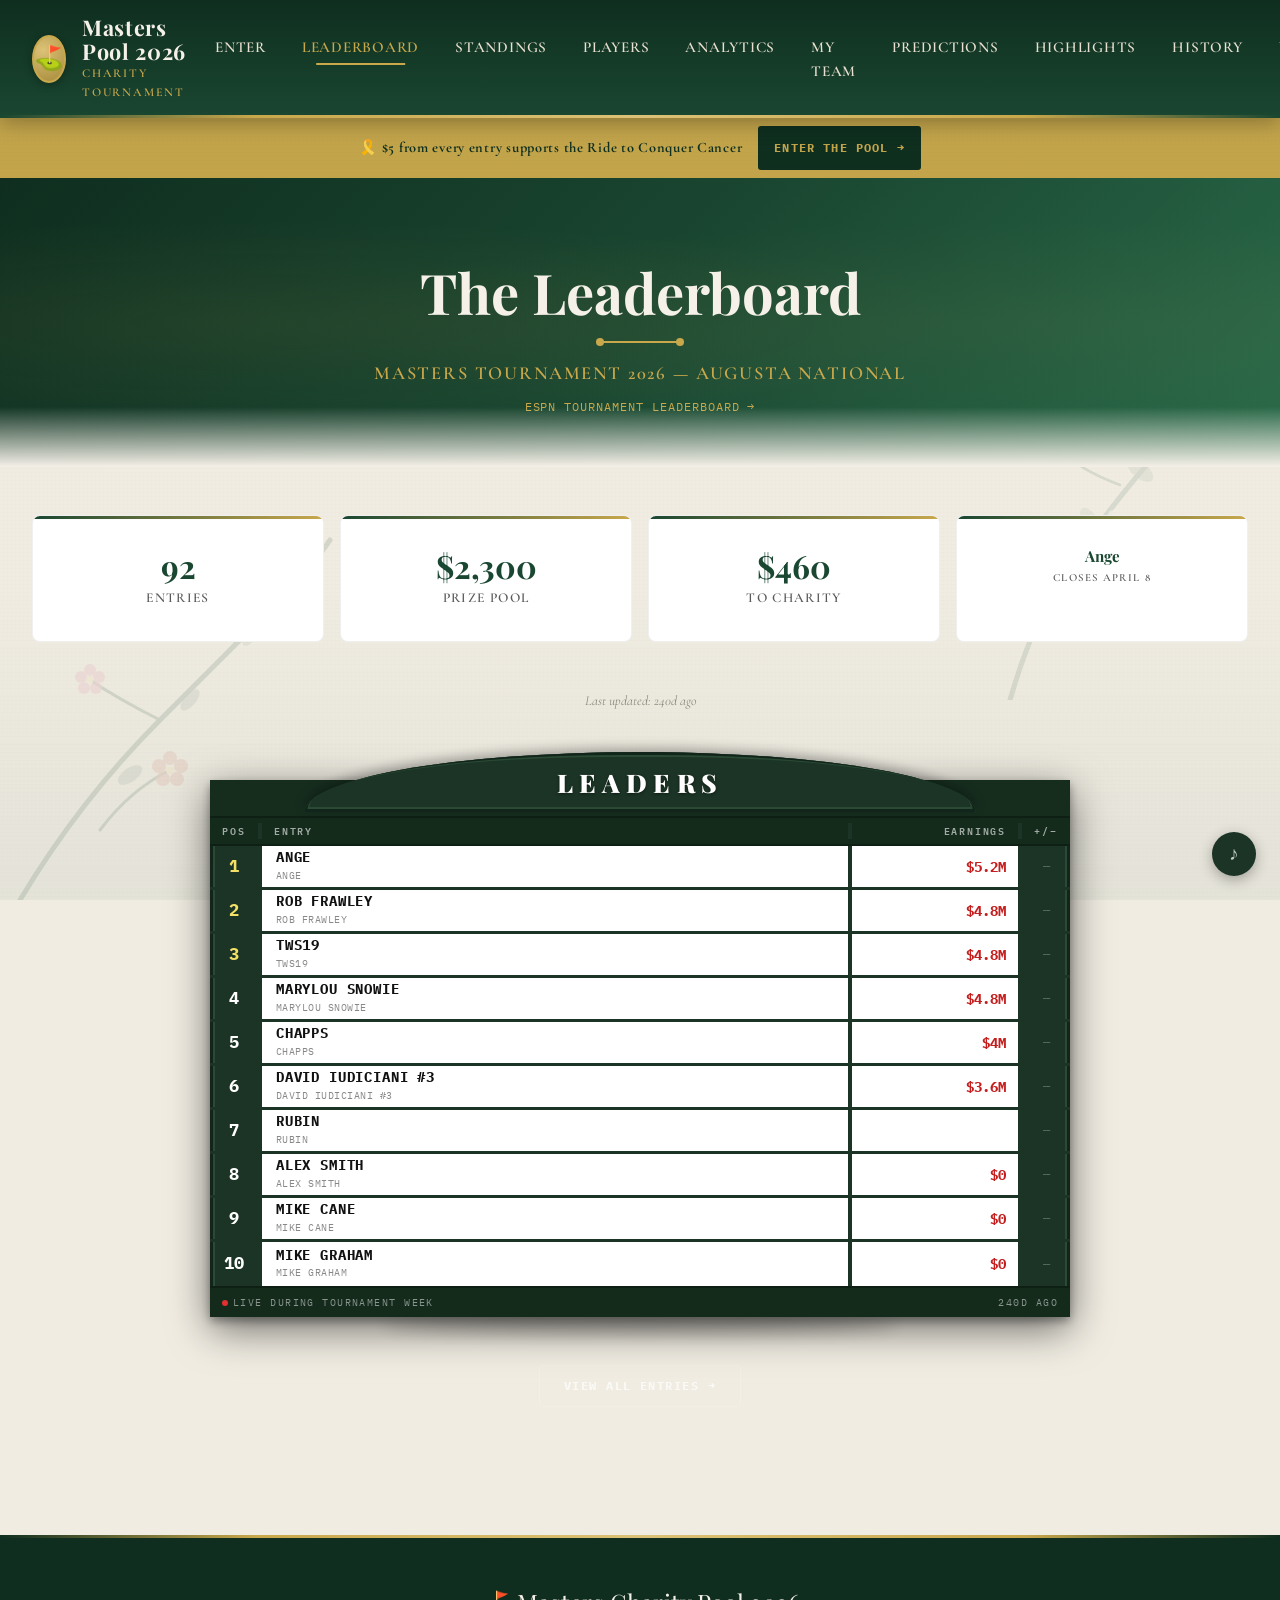
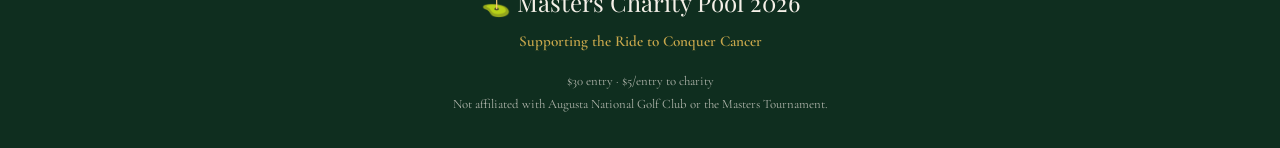
==== index.html @ f5657d4a "Wire live earnings into pool-data.js for frontend, add ESPN leaderboard link" ====
<!DOCTYPE html>
<html lang="en">
<head>
  <meta charset="UTF-8">
  <meta name="viewport" content="width=device-width, initial-scale=1.0">
  <title>Masters Charity Pool 2026 — Leaderboard</title>
  <meta name="description" content="2026 Masters Tournament charity pool. $5 from every entry goes to the Ride to Conquer Cancer.">
  <link rel="preconnect" href="https://fonts.googleapis.com">
  <link rel="preconnect" href="https://fonts.gstatic.com" crossorigin>
  <link href="https://fonts.googleapis.com/css2?family=Cormorant+Garamond:ital,wght@0,400;0,600;0,700;1,400&family=IBM+Plex+Mono:wght@400;600;700&family=Playfair+Display:ital,wght@0,400;0,700;0,900;1,400&display=swap" rel="stylesheet">
  <link rel="stylesheet" href="styles/main.css">
  <link rel="stylesheet" href="styles/leaderboard.css">
</head>
<body>
  <!-- Site Header -->
  <header class="site-header">
    <div class="header-inner">
      <a href="index.html" class="site-logo">
        <div class="logo-crest">⛳</div>
        <div class="logo-text">
          <span class="logo-title">Masters Pool 2026</span>
          <span class="logo-subtitle">Charity Tournament</span>
        </div>
      </a>
      <button class="nav-toggle" aria-label="Toggle navigation" onclick="document.querySelector('.main-nav').classList.toggle('open')">
        <span></span><span></span><span></span>
      </button>
      <nav class="main-nav">
        <ul>
          <li><a href="enter.html">Enter</a></li>
          <li><a href="index.html" class="active">Leaderboard</a></li>
          <li><a href="standings.html">Standings</a></li>
          <li><a href="players.html">Players</a></li>
          <li><a href="analytics.html">Analytics</a></li>
          <li><a href="myteam.html">My Team</a></li>
          <li><a href="predictions.html">Predictions</a></li>
          <li><a href="highlights.html">Highlights</a></li>
          <li><a href="history.html">History</a></li>
          <li><a href="winners.html">Winners</a></li>
          <li><a href="game.html">Mini Golf</a></li>
        </ul>
      </nav>
    </div>
  </header>

  <!-- Botanical overlay — right side magnolia branch -->
  <div class="page-botanical-right" aria-hidden="true"></div>

  <!-- Charity Banner + Entry CTA -->
  <div class="charity-banner">
    <span>🎗️ $5 from every entry supports the Ride to Conquer Cancer</span>
    <a href="https://forms.gle/KRdUFj51c4FjHCxE7" target="_blank" class="enter-pool-link">Enter the Pool →</a>
  </div>

  <!-- Hero Section -->
  <section class="page-hero">
    <h1>The Leaderboard</h1>
    <div class="hero-divider"></div>
    <p class="hero-subtitle">Masters Tournament 2026 — Augusta National</p>
    <a href="https://www.espn.com/golf/leaderboard?tournamentId=401811941" target="_blank" style="font-family:var(--font-mono); font-size:0.75rem; color:var(--masters-gold); text-decoration:none; letter-spacing:0.08em; text-transform:uppercase; margin-top:8px; display:inline-block;">ESPN Tournament Leaderboard →</a>
  </section>

  <!-- Main Content -->
  <main class="main-content">
    <!-- Countdown Timer -->
    <div id="countdown-container" class="countdown-container">
      <div class="countdown-label">First Tee — Round 1</div>
      <div class="countdown-timer" id="countdown-timer">
        <div class="countdown-unit">
          <span class="countdown-num" id="cd-days">--</span>
          <span class="countdown-text">Days</span>
        </div>
        <div class="countdown-sep">:</div>
        <div class="countdown-unit">
          <span class="countdown-num" id="cd-hours">--</span>
          <span class="countdown-text">Hours</span>
        </div>
        <div class="countdown-sep">:</div>
        <div class="countdown-unit">
          <span class="countdown-num" id="cd-mins">--</span>
          <span class="countdown-text">Minutes</span>
        </div>
        <div class="countdown-sep">:</div>
        <div class="countdown-unit">
          <span class="countdown-num" id="cd-secs">--</span>
          <span class="countdown-text">Seconds</span>
        </div>
      </div>
    </div>

    <!-- Pool Stats -->
    <div class="stats-grid">
      <div class="stat-card animate-in">
        <div class="stat-value" id="stat-entries">—</div>
        <div class="stat-label">Entries</div>
      </div>
      <div class="stat-card animate-in">
        <div class="stat-value" id="stat-prize-pool">—</div>
        <div class="stat-label">Prize Pool</div>
      </div>
      <div class="stat-card animate-in">
        <div class="stat-value" id="stat-charity">$5/entry</div>
        <div class="stat-label">To Charity</div>
      </div>
      <div class="stat-card animate-in">
        <div class="stat-value" id="stat-leader">Entries Open</div>
        <div class="stat-label" style="font-size:0.68rem;">Closes April 8</div>
      </div>
    </div>

    <p class="last-updated" id="last-updated">Last updated: loading...</p>

    <!-- Augusta Physical Scoreboard — Top 10 -->
    <div class="scoreboard-container">
      <div class="scoreboard">
        <!-- Arched "LEADERS" top -->
        <div class="scoreboard-arch">
          <span class="scoreboard-arch-text">Leaders</span>
        </div>
        <!-- Subtitle bar -->
        <div class="scoreboard-header">
          <div class="scoreboard-subtitle">Masters Charity Pool &middot; Augusta National &middot; 2026</div>
        </div>
        <!-- Column headers -->
        <div class="scoreboard-columns">
          <span class="col-header">Pos</span>
          <span class="col-header">Entry</span>
          <span class="col-header earnings-header">Earnings</span>
          <span class="col-header movement-header">+/−</span>
        </div>
        <!-- Rows populated by JS -->
        <div id="scoreboard-rows"></div>
        <!-- Bottom bar -->
        <div class="scoreboard-footer">
          <span class="scoreboard-footer-text"><span class="live-dot"></span>Live during tournament week</span>
          <span class="scoreboard-footer-text" id="board-update-time">—</span>
        </div>
      </div>
    </div>

    <!-- View All -->
    <div class="text-center mt-lg">
      <a href="standings.html" class="view-all-btn">View All Entries →</a>
    </div>
  </main>

  <!-- Footer -->
  <footer class="site-footer">
    <div class="footer-inner">
      <div class="footer-logo">⛳ Masters Charity Pool 2026</div>
      <div class="footer-charity">Supporting the Ride to Conquer Cancer</div>
      <div class="footer-note">
        $30 entry &middot; $5/entry to charity<br>
        Not affiliated with Augusta National Golf Club or the Masters Tournament.
      </div>
    </div>
  </footer>

  <!-- Music player — playlist cycles through both tracks -->
  <div id="music-btn" title="Toggle music" onclick="toggleMusic()">♪</div>
  <audio id="bg-music" preload="none"></audio>

  <script src="data/pool-data.js"></script>
  <script src="js/leaderboard.js"></script>
  <script>
    // Countdown to Masters Round 1 — Thursday April 9, 2026 8:00 AM EDT
    (function() {
      const TARGET = new Date('2026-04-09T12:00:00Z'); // 8am EDT = noon UTC
      const container = document.getElementById('countdown-container');
      const days = document.getElementById('cd-days');
      const hours = document.getElementById('cd-hours');
      const mins = document.getElementById('cd-mins');
      const secs = document.getElementById('cd-secs');

      function pad(n) { return n < 10 ? '0' + n : n; }

      function tick() {
        const now = new Date();
        const diff = TARGET - now;
        if (diff <= 0) {
          container.style.display = 'none';
          return;
        }
        const d = Math.floor(diff / 86400000);
        const h = Math.floor((diff % 86400000) / 3600000);
        const m = Math.floor((diff % 3600000) / 60000);
        const s = Math.floor((diff % 60000) / 1000);
        days.textContent = pad(d);
        hours.textContent = pad(h);
        mins.textContent = pad(m);
        secs.textContent = pad(s);
      }

      tick();
      setInterval(tick, 1000);
    })();
  </script>
  <script>
    (function() {
      const audio   = document.getElementById('bg-music');
      const btn     = document.getElementById('music-btn');
      const tracks  = ['audio/augusta-theme.mp3', 'audio/track2.mp3'];
      let trackIdx  = 0;
      let playing   = false;

      // Load first track — button always visible
      audio.src = tracks[trackIdx];
      audio.volume = 0.35;
      btn.style.display = 'flex';

      // When a track ends, advance to next
      audio.addEventListener('ended', () => {
        trackIdx = (trackIdx + 1) % tracks.length;
        audio.src = tracks[trackIdx];
        audio.volume = 0.35;
        audio.play().catch(() => {});
      });

      window.toggleMusic = function() {
        if (playing) {
          audio.pause();
          btn.classList.remove('playing');
          btn.textContent = '♪';
        } else {
          audio.play().catch(() => {});
          btn.classList.add('playing');
          btn.textContent = '♫';
        }
        playing = !playing;
      };
    })();
  </script>
  <script defer src="/_vercel/insights/script.js"></script>
</body>
</html>
---- styles/main.css ----
/* ============================================
   MASTERS CHARITY POOL 2026 — Main Stylesheet
   Augusta National meets luxury sports editorial
   ============================================ */

/* --- CSS Custom Properties --- */
:root {
  /* Augusta palette */
  --masters-green: #1a4731;
  --masters-green-deep: #0f2e1f;
  --masters-green-light: #2a6b4a;
  --masters-gold: #c9a84c;
  --masters-gold-light: #dcc277;
  --masters-gold-dim: #a68a3a;
  --cream: #f5f0e8;
  --cream-dark: #e8e0d0;
  --cream-light: #faf7f2;
  --parchment: #ede7d9;
  --augusta-yellow: #fff2cc;
  --augusta-yellow-deep: #f5e6a3;
  --scoreboard-green: #355e3b;
  --white: #ffffff;
  --black: #1a1a1a;
  --text-primary: #2c2c2c;
  --text-secondary: #5a5a5a;
  --text-light: #8a8a7a;
  --red-movement: #c0392b;
  --green-movement: #27ae60;

  /* Typography */
  --font-display: 'Playfair Display', 'Georgia', serif;
  --font-body: 'Cormorant Garamond', 'Garamond', serif;
  --font-mono: 'IBM Plex Mono', 'Courier New', monospace;

  /* Spacing */
  --space-xs: 0.25rem;
  --space-sm: 0.5rem;
  --space-md: 1rem;
  --space-lg: 2rem;
  --space-xl: 3rem;
  --space-2xl: 5rem;

  /* Transitions */
  --transition-fast: 0.2s ease;
  --transition-medium: 0.4s ease;
  --transition-slow: 0.8s ease;
}

/* --- Reset & Base --- */
*, *::before, *::after {
  margin: 0;
  padding: 0;
  box-sizing: border-box;
}

html {
  font-size: 16px;
  scroll-behavior: smooth;
  -webkit-font-smoothing: antialiased;
  -moz-osx-font-smoothing: grayscale;
}

body {
  font-family: var(--font-body);
  font-size: 1.125rem;
  line-height: 1.6;
  color: var(--text-primary);
  background-color: #f0ece2;
  min-height: 100vh;
  position: relative;
  overflow-x: hidden;
}

/* ---- Background: Augusta fairway gradient ---- */
body::before {
  content: '';
  position: fixed;
  inset: 0;
  pointer-events: none;
  z-index: 0;
  background:
    /* Soft top-to-bottom fairway tint */
    linear-gradient(
      180deg,
      rgba(26, 71, 49, 0.07) 0%,
      rgba(240, 236, 226, 0) 35%,
      rgba(240, 236, 226, 0) 65%,
      rgba(26, 71, 49, 0.05) 100%
    ),
    /* Parchment grain lines */
    repeating-linear-gradient(
      0deg, transparent, transparent 3px,
      rgba(0,0,0,0.006) 3px, rgba(0,0,0,0.006) 4px
    ),
    repeating-linear-gradient(
      90deg, transparent, transparent 3px,
      rgba(0,0,0,0.004) 3px, rgba(0,0,0,0.004) 4px
    );
}

/* ---- Botanical SVG overlays (azalea + magnolia) ---- */
/* Left side — azalea branch sweeping in from bottom-left */
body::after {
  content: '';
  position: fixed;
  bottom: 0;
  left: 0;
  width: 340px;
  height: 420px;
  pointer-events: none;
  z-index: 0;
  opacity: 0.13;
  background-image: url("data:image/svg+xml,%3Csvg xmlns='http://www.w3.org/2000/svg' viewBox='0 0 340 420'%3E%3C!-- Main branch --%3E%3Cpath d='M20 420 Q80 320 160 240 Q220 180 280 120 Q310 90 330 60' stroke='%231a4731' stroke-width='5' fill='none' stroke-linecap='round'/%3E%3C!-- Sub branches --%3E%3Cpath d='M100 350 Q130 310 170 290' stroke='%231a4731' stroke-width='3' fill='none' stroke-linecap='round'/%3E%3Cpath d='M160 240 Q120 220 90 200' stroke='%231a4731' stroke-width='3' fill='none' stroke-linecap='round'/%3E%3Cpath d='M220 180 Q250 150 260 110' stroke='%231a4731' stroke-width='2.5' fill='none' stroke-linecap='round'/%3E%3Cpath d='M280 120 Q260 100 240 80' stroke='%231a4731' stroke-width='2' fill='none' stroke-linecap='round'/%3E%3C!-- Azalea flowers (5-petal) at branch tips --%3E%3Cg transform='translate(170,290)'%3E%3Ccircle cx='0' cy='-12' r='7' fill='%23c0392b' opacity='0.7'/%3E%3Ccircle cx='11' cy='-4' r='7' fill='%23c0392b' opacity='0.7'/%3E%3Ccircle cx='7' cy='9' r='7' fill='%23c0392b' opacity='0.7'/%3E%3Ccircle cx='-7' cy='9' r='7' fill='%23c0392b' opacity='0.7'/%3E%3Ccircle cx='-11' cy='-4' r='7' fill='%23c0392b' opacity='0.7'/%3E%3Ccircle cx='0' cy='0' r='4' fill='%23f5d87a'/%3E%3C/g%3E%3Cg transform='translate(90,200)'%3E%3Ccircle cx='0' cy='-10' r='6' fill='%23e74c8b' opacity='0.65'/%3E%3Ccircle cx='9' cy='-3' r='6' fill='%23e74c8b' opacity='0.65'/%3E%3Ccircle cx='6' cy='8' r='6' fill='%23e74c8b' opacity='0.65'/%3E%3Ccircle cx='-6' cy='8' r='6' fill='%23e74c8b' opacity='0.65'/%3E%3Ccircle cx='-9' cy='-3' r='6' fill='%23e74c8b' opacity='0.65'/%3E%3Ccircle cx='0' cy='0' r='3.5' fill='%23f5d87a'/%3E%3C/g%3E%3Cg transform='translate(260,110)'%3E%3Ccircle cx='0' cy='-9' r='5.5' fill='%23c0392b' opacity='0.6'/%3E%3Ccircle cx='8' cy='-3' r='5.5' fill='%23c0392b' opacity='0.6'/%3E%3Ccircle cx='5' cy='7' r='5.5' fill='%23c0392b' opacity='0.6'/%3E%3Ccircle cx='-5' cy='7' r='5.5' fill='%23c0392b' opacity='0.6'/%3E%3Ccircle cx='-8' cy='-3' r='5.5' fill='%23c0392b' opacity='0.6'/%3E%3Ccircle cx='0' cy='0' r='3' fill='%23f5d87a'/%3E%3C/g%3E%3C!-- Leaves along main branch --%3E%3Cellipse cx='130' cy='295' rx='14' ry='7' fill='%231a4731' opacity='0.5' transform='rotate(-35,130,295)'/%3E%3Cellipse cx='190' cy='220' rx='13' ry='6' fill='%231a4731' opacity='0.5' transform='rotate(-50,190,220)'/%3E%3Cellipse cx='250' cy='155' rx='12' ry='6' fill='%231a4731' opacity='0.45' transform='rotate(-60,250,155)'/%3E%3Cellipse cx='300' cy='90' rx='10' ry='5' fill='%231a4731' opacity='0.4' transform='rotate(-70,300,90)'/%3E%3C/svg%3E");
  background-repeat: no-repeat;
  background-size: contain;
  background-position: bottom left;
}

/* Right side — magnolia branch from top-right (separate element via .page-botanical) */
.page-botanical-right {
  position: fixed;
  top: 320px;
  right: 0;
  width: 300px;
  height: 380px;
  pointer-events: none;
  z-index: 0;
  opacity: 0.11;
  background-image: url("data:image/svg+xml,%3Csvg xmlns='http://www.w3.org/2000/svg' viewBox='0 0 300 380'%3E%3C!-- Main branch top-right sweeping down-left --%3E%3Cpath d='M300 0 Q240 60 180 130 Q130 185 80 260 Q50 310 30 380' stroke='%231a4731' stroke-width='5' fill='none' stroke-linecap='round'/%3E%3Cpath d='M200 100 Q230 80 260 70' stroke='%231a4731' stroke-width='3' fill='none' stroke-linecap='round'/%3E%3Cpath d='M140 165 Q100 150 80 130' stroke='%231a4731' stroke-width='2.5' fill='none' stroke-linecap='round'/%3E%3Cpath d='M90 240 Q120 230 140 210' stroke='%231a4731' stroke-width='2' fill='none' stroke-linecap='round'/%3E%3C!-- Magnolia blooms (cup-shaped, cream petals) --%3E%3Cg transform='translate(200,100)'%3E%3Cellipse cx='0' cy='-14' rx='8' ry='14' fill='%23f5f0e8' opacity='0.9' transform='rotate(-15)'/%3E%3Cellipse cx='13' cy='-5' rx='8' ry='14' fill='%23f0e8d8' opacity='0.85' transform='rotate(30)'/%3E%3Cellipse cx='8' cy='12' rx='8' ry='14' fill='%23f5f0e8' opacity='0.9' transform='rotate(75)'/%3E%3Cellipse cx='-8' cy='12' rx='8' ry='14' fill='%23ede5d5' opacity='0.85' transform='rotate(105)'/%3E%3Cellipse cx='-13' cy='-5' rx='8' ry='14' fill='%23f5f0e8' opacity='0.9' transform='rotate(150)'/%3E%3Ccircle cx='0' cy='0' r='5' fill='%23c9a84c' opacity='0.8'/%3E%3C/g%3E%3Cg transform='translate(82,130)'%3E%3Cellipse cx='0' cy='-12' rx='7' ry='12' fill='%23f5f0e8' opacity='0.85' transform='rotate(-20)'/%3E%3Cellipse cx='11' cy='-4' rx='7' ry='12' fill='%23f0e8d8' opacity='0.8' transform='rotate(25)'/%3E%3Cellipse cx='7' cy='10' rx='7' ry='12' fill='%23f5f0e8' opacity='0.85' transform='rotate(70)'/%3E%3Cellipse cx='-7' cy='10' rx='7' ry='12' fill='%23ede5d5' opacity='0.8' transform='rotate(110)'/%3E%3Cellipse cx='-11' cy='-4' rx='7' ry='12' fill='%23f5f0e8' opacity='0.85' transform='rotate(155)'/%3E%3Ccircle cx='0' cy='0' r='4' fill='%23c9a84c' opacity='0.75'/%3E%3C/g%3E%3Cg transform='translate(135,210)'%3E%3Cellipse cx='0' cy='-10' rx='6' ry='10' fill='%23f5f0e8' opacity='0.8' transform='rotate(-10)'/%3E%3Cellipse cx='9' cy='-3' rx='6' ry='10' fill='%23f0e8d8' opacity='0.75' transform='rotate(32)'/%3E%3Cellipse cx='6' cy='8' rx='6' ry='10' fill='%23f5f0e8' opacity='0.8' transform='rotate(74)'/%3E%3Cellipse cx='-6' cy='8' rx='6' ry='10' fill='%23ede5d5' opacity='0.75' transform='rotate(106)'/%3E%3Cellipse cx='-9' cy='-3' rx='6' ry='10' fill='%23f5f0e8' opacity='0.8' transform='rotate(148)'/%3E%3Ccircle cx='0' cy='0' r='3.5' fill='%23c9a84c' opacity='0.7'/%3E%3C/g%3E%3C!-- Leaves --%3E%3Cellipse cx='160' cy='150' rx='16' ry='8' fill='%231a4731' opacity='0.5' transform='rotate(40,160,150)'/%3E%3Cellipse cx='110' cy='200' rx='14' ry='7' fill='%231a4731' opacity='0.45' transform='rotate(55,110,200)'/%3E%3Cellipse cx='70' cy='280' rx='13' ry='6' fill='%231a4731' opacity='0.4' transform='rotate(70,70,280)'/%3E%3C/svg%3E");
  background-repeat: no-repeat;
  background-size: contain;
  background-position: top right;
}

/* --- Typography --- */
h1, h2, h3, h4, h5, h6 {
  font-family: var(--font-display);
  font-weight: 700;
  line-height: 1.2;
  color: var(--masters-green);
  text-wrap: balance;
}

h1 { font-size: clamp(2rem, 5vw, 3.5rem); }
h2 { font-size: clamp(1.5rem, 3.5vw, 2.5rem); }
h3 { font-size: clamp(1.25rem, 2.5vw, 1.75rem); }

a {
  color: var(--masters-green);
  text-decoration: none;
  transition: color var(--transition-fast);
}

a:hover {
  color: var(--masters-gold);
}

/* --- Site Header --- */
.site-header {
  background: linear-gradient(180deg, var(--masters-green-deep) 0%, var(--masters-green) 100%);
  padding: var(--space-md) 0;
  position: sticky;
  top: 0;
  z-index: 1000;
  box-shadow: 0 4px 20px rgba(0,0,0,0.3);
}

.site-header::after {
  content: '';
  position: absolute;
  bottom: 0;
  left: 0;
  right: 0;
  height: 3px;
  background: linear-gradient(90deg, 
    transparent 0%, 
    var(--masters-gold) 20%, 
    var(--masters-gold-light) 50%, 
    var(--masters-gold) 80%, 
    transparent 100%
  );
}

.header-inner {
  max-width: 1280px;
  margin: 0 auto;
  padding: 0 var(--space-lg);
  display: flex;
  align-items: center;
  justify-content: space-between;
}

.site-logo {
  display: flex;
  align-items: center;
  gap: var(--space-md);
}

.logo-crest {
  width: 48px;
  height: 48px;
  border-radius: 50%;
  background: radial-gradient(circle at 30% 30%, var(--masters-gold-light), var(--masters-gold-dim));
  display: flex;
  align-items: center;
  justify-content: center;
  font-size: 1.5rem;
  box-shadow: 0 2px 8px rgba(0,0,0,0.3);
  border: 2px solid var(--masters-gold);
}

.logo-text {
  display: flex;
  flex-direction: column;
}

.logo-title {
  font-family: var(--font-display);
  font-size: 1.35rem;
  font-weight: 700;
  color: var(--cream);
  letter-spacing: 0.03em;
  line-height: 1.1;
}

.logo-subtitle {
  font-family: var(--font-body);
  font-size: 0.75rem;
  color: var(--masters-gold);
  letter-spacing: 0.15em;
  text-transform: uppercase;
  font-weight: 600;
}

/* --- Navigation --- */
.main-nav ul {
  display: flex;
  list-style: none;
  gap: var(--space-xs);
}

.main-nav a {
  display: block;
  padding: 10px var(--space-md);
  color: var(--cream-dark);
  font-family: var(--font-body);
  font-size: 0.95rem;
  font-weight: 600;
  letter-spacing: 0.05em;
  text-transform: uppercase;
  border-radius: 4px;
  transition: color var(--transition-fast), background-color var(--transition-fast);
  position: relative;
  min-height: 44px;
  display: flex;
  align-items: center;
}

.main-nav a::after {
  content: '';
  position: absolute;
  bottom: 4px;
  left: 50%;
  transform: translateX(-50%);
  width: 0;
  height: 2px;
  background: var(--masters-gold);
  transition: width var(--transition-medium);
}

.main-nav a:hover::after,
.main-nav a.active::after {
  width: 60%;
}

.main-nav a:hover {
  color: var(--white);
}

.main-nav a.active {
  color: var(--masters-gold);
}

/* Mobile nav toggle */
.nav-toggle {
  display: none;
  background: none;
  border: none;
  cursor: pointer;
  padding: var(--space-sm);
}

.nav-toggle span {
  display: block;
  width: 24px;
  height: 2px;
  background: var(--cream);
  margin: 5px 0;
  transition: transform var(--transition-fast), opacity var(--transition-fast);
}

/* --- Page Hero --- */
.page-hero {
  background: linear-gradient(135deg, var(--masters-green-deep) 0%, var(--masters-green) 50%, var(--masters-green-light) 100%);
  padding: var(--space-2xl) 0 var(--space-xl);
  text-align: center;
  position: relative;
  overflow: hidden;
}

.page-hero::before {
  content: '';
  position: absolute;
  top: 0;
  left: 0;
  right: 0;
  bottom: 0;
  background: 
    radial-gradient(ellipse at 20% 50%, rgba(201,168,76,0.08) 0%, transparent 50%),
    radial-gradient(ellipse at 80% 50%, rgba(201,168,76,0.06) 0%, transparent 50%);
  pointer-events: none;
}

.page-hero::after {
  content: '';
  position: absolute;
  bottom: 0;
  left: 0;
  right: 0;
  height: 60px;
  background: linear-gradient(to top, var(--cream), transparent);
}

.page-hero h1 {
  color: var(--cream);
  margin-bottom: var(--space-sm);
  position: relative;
  z-index: 1;
}

.page-hero .hero-subtitle {
  color: var(--masters-gold);
  font-family: var(--font-body);
  font-size: 1.15rem;
  font-weight: 600;
  letter-spacing: 0.1em;
  text-transform: uppercase;
  position: relative;
  z-index: 1;
  max-width: 600px;
  margin-left: auto;
  margin-right: auto;
}

.hero-divider {
  width: 80px;
  height: 2px;
  background: var(--masters-gold);
  margin: var(--space-md) auto;
  position: relative;
  z-index: 1;
}

.hero-divider::before,
.hero-divider::after {
  content: '';
  position: absolute;
  top: -3px;
  width: 8px;
  height: 8px;
  background: var(--masters-gold);
  border-radius: 50%;
}

.hero-divider::before { left: -4px; }
.hero-divider::after { right: -4px; }

/* --- Charity Banner --- */
.charity-banner {
  background: var(--masters-gold);
  padding: var(--space-sm) var(--space-md);
  text-align: center;
  font-family: var(--font-body);
  font-size: 0.9rem;
  font-weight: 700;
  color: var(--masters-green-deep);
  letter-spacing: 0.05em;
  display: flex;
  justify-content: center;
  align-items: center;
  gap: var(--space-md);
  flex-wrap: wrap;
}

.charity-banner span {
  display: inline-flex;
  align-items: center;
  gap: var(--space-sm);
}

.enter-pool-link {
  display: inline-block;
  padding: 10px 16px;
  background: var(--masters-green-deep);
  color: var(--masters-gold);
  font-family: 'IBM Plex Mono', monospace;
  font-size: 0.72rem;
  font-weight: 700;
  letter-spacing: 0.1em;
  text-transform: uppercase;
  border-radius: 3px;
  text-decoration: none;
  transition: background-color 0.15s;
  min-height: 44px;
  line-height: 24px;
}

.enter-pool-link:hover {
  background: #1a3520;
  color: #ffffff;
}

/* --- Main Content --- */
.main-content {
  max-width: 1280px;
  margin: 0 auto;
  padding: var(--space-xl) var(--space-lg);
  position: relative;
  z-index: 1;
}

/* --- Section Headers --- */
.section-header {
  text-align: center;
  margin-bottom: var(--space-xl);
}

.section-header h2 {
  margin-bottom: var(--space-sm);
}

.section-header p {
  color: var(--text-secondary);
  font-size: 1.1rem;
  max-width: 600px;
  margin: 0 auto;
}

.section-divider {
  display: flex;
  align-items: center;
  justify-content: center;
  gap: var(--space-md);
  margin: var(--space-sm) 0;
}

.section-divider::before,
.section-divider::after {
  content: '';
  width: 60px;
  height: 1px;
  background: var(--masters-gold);
}

.section-divider .ornament {
  color: var(--masters-gold);
  font-size: 1rem;
}

/* --- Card Styles --- */
.card {
  background: var(--white);
  border-radius: 8px;
  padding: var(--space-lg);
  box-shadow:
    0 1px 3px rgba(0,0,0,0.08),
    0 4px 12px rgba(0,0,0,0.04);
  transition: box-shadow var(--transition-medium), transform var(--transition-medium);
  border: 1px solid rgba(0,0,0,0.06);
}

.card:hover {
  box-shadow: 
    0 4px 12px rgba(0,0,0,0.1),
    0 8px 24px rgba(0,0,0,0.06);
  transform: translateY(-2px);
}

/* --- Stats Grid --- */
.stats-grid {
  display: grid;
  grid-template-columns: repeat(auto-fit, minmax(200px, 1fr));
  gap: var(--space-md);
  margin-bottom: var(--space-xl);
}

.stat-card {
  background: var(--white);
  border-radius: 8px;
  padding: var(--space-lg);
  text-align: center;
  border: 1px solid rgba(0,0,0,0.06);
  position: relative;
  overflow: hidden;
}

.stat-card::before {
  content: '';
  position: absolute;
  top: 0;
  left: 0;
  right: 0;
  height: 3px;
  background: linear-gradient(90deg, var(--masters-green), var(--masters-gold));
}

.stat-value {
  font-family: var(--font-display);
  font-size: 2rem;
  font-weight: 700;
  color: var(--masters-green);
  line-height: 1.1;
  margin-bottom: var(--space-xs);
}

.stat-label {
  font-family: var(--font-body);
  font-size: 0.85rem;
  color: var(--text-secondary);
  text-transform: uppercase;
  letter-spacing: 0.1em;
  font-weight: 600;
}

/* --- Last Updated --- */
.last-updated {
  text-align: center;
  color: var(--text-light);
  font-size: 0.85rem;
  margin-bottom: var(--space-lg);
  font-style: italic;
}

/* ---- Live Reaction Bar ---- */
.reaction-bar {
  max-width: 620px;
  margin: var(--space-md) auto var(--space-lg);
  text-align: center;
}

.reaction-bar-label {
  font-family: var(--font-display);
  font-size: 0.7rem;
  color: var(--text-light);
  text-transform: uppercase;
  letter-spacing: 0.22em;
  margin-bottom: 10px;
}

.reaction-buttons {
  display: flex;
  justify-content: center;
  gap: 10px;
  flex-wrap: wrap;
}

.reaction-btn {
  display: flex;
  flex-direction: column;
  align-items: center;
  gap: 3px;
  padding: 8px 14px;
  border: 1px solid rgba(0,0,0,0.08);
  border-radius: 8px;
  background: var(--white);
  cursor: pointer;
  transition: transform 0.15s, box-shadow 0.15s, border-color 0.15s;
  min-width: 56px;
}

.reaction-btn:hover {
  border-color: var(--masters-gold-dim);
  box-shadow: 0 2px 8px rgba(0,0,0,0.08);
  transform: translateY(-1px);
}

.reaction-btn:active,
.reaction-btn.reacted {
  transform: scale(1.2);
}

.reaction-emoji {
  font-size: 1.4rem;
  line-height: 1;
}

.reaction-count {
  font-family: 'IBM Plex Mono', monospace;
  font-size: 0.68rem;
  font-weight: 700;
  color: var(--text-secondary);
  min-width: 14px;
}

@media (max-width: 480px) {
  .reaction-buttons { gap: 6px; }
  .reaction-btn { padding: 6px 10px; min-width: 46px; }
  .reaction-emoji { font-size: 1.2rem; }
}

/* ---- Countdown Timer ---- */
.countdown-container {
  max-width: 620px;
  margin: 0 auto var(--space-lg);
  text-align: center;
  padding: var(--space-lg) var(--space-md);
}

.countdown-label {
  font-family: var(--font-display);
  font-size: 0.75rem;
  font-weight: 600;
  color: var(--text-secondary);
  text-transform: uppercase;
  letter-spacing: 0.25em;
  margin-bottom: var(--space-md);
}

.countdown-timer {
  display: flex;
  justify-content: center;
  align-items: center;
  gap: 0;
}

.countdown-unit {
  display: flex;
  flex-direction: column;
  align-items: center;
  padding: 0 14px;
}

.countdown-num {
  font-family: 'IBM Plex Mono', monospace;
  font-size: clamp(2rem, 5vw, 3.2rem);
  font-weight: 700;
  color: var(--masters-green);
  line-height: 1;
  letter-spacing: -0.02em;
}

.countdown-text {
  font-family: var(--font-body);
  font-size: 0.65rem;
  color: var(--text-light);
  text-transform: uppercase;
  letter-spacing: 0.2em;
  margin-top: 6px;
}

.countdown-sep {
  font-family: 'IBM Plex Mono', monospace;
  font-size: clamp(1.5rem, 4vw, 2.4rem);
  font-weight: 300;
  color: var(--masters-gold-dim);
  line-height: 1;
  padding-bottom: 18px;
  opacity: 0.5;
}

@media (max-width: 480px) {
  .countdown-unit { padding: 0 8px; }
  .countdown-sep  { padding-bottom: 14px; }
}

/* ---- Music Button ---- */
#music-btn {
  position: fixed;
  bottom: 24px;
  right: 24px;
  z-index: 900;
  width: 44px;
  height: 44px;
  border-radius: 50%;
  background: #1b3425;
  color: rgba(255,255,255,0.75);
  font-size: 1.2rem;
  display: flex;
  align-items: center;
  justify-content: center;
  cursor: pointer;
  box-shadow: 0 4px 14px rgba(0,0,0,0.3);
  transition: background 0.2s, color 0.2s, transform 0.15s;
  user-select: none;
}

#music-btn:hover {
  background: #2a5238;
  color: #ffffff;
  transform: scale(1.08);
}

#music-btn.playing {
  background: #c9a84c;
  color: #1b3425;
  animation: pulse-ring 2.5s ease-in-out infinite;
}

@keyframes pulse-ring {
  0%, 100% { box-shadow: 0 4px 14px rgba(0,0,0,0.3), 0 0 0 0 rgba(201,168,76,0.4); }
  50%       { box-shadow: 0 4px 14px rgba(0,0,0,0.3), 0 0 0 8px rgba(201,168,76,0); }
}

/* --- Footer --- */
.site-footer {
  background: var(--masters-green-deep);
  padding: var(--space-xl) 0 var(--space-lg);
  margin-top: var(--space-2xl);
  position: relative;
}

.site-footer::before {
  content: '';
  position: absolute;
  top: 0;
  left: 0;
  right: 0;
  height: 3px;
  background: linear-gradient(90deg, 
    transparent 0%, 
    var(--masters-gold) 20%, 
    var(--masters-gold-light) 50%, 
    var(--masters-gold) 80%, 
    transparent 100%
  );
}

.footer-inner {
  max-width: 1280px;
  margin: 0 auto;
  padding: 0 var(--space-lg);
  text-align: center;
}

.footer-logo {
  font-family: var(--font-display);
  font-size: 1.5rem;
  color: var(--cream);
  margin-bottom: var(--space-sm);
}

.footer-charity {
  color: var(--masters-gold);
  font-size: 0.95rem;
  font-weight: 600;
  margin-bottom: var(--space-md);
}

.footer-note {
  color: rgba(245, 240, 232, 0.7);
  font-size: 0.8rem;
  line-height: 1.8;
}

.footer-note a {
  color: var(--masters-gold-dim);
}

/* --- Animations --- */
@keyframes fadeInUp {
  from {
    opacity: 0;
    transform: translateY(20px);
  }
  to {
    opacity: 1;
    transform: translateY(0);
  }
}

@keyframes fadeIn {
  from { opacity: 0; }
  to { opacity: 1; }
}

@keyframes slideInLeft {
  from {
    opacity: 0;
    transform: translateX(-30px);
  }
  to {
    opacity: 1;
    transform: translateX(0);
  }
}

@keyframes countUp {
  from { opacity: 0; }
  to { opacity: 1; }
}

@keyframes shimmer {
  0% { background-position: -200% center; }
  100% { background-position: 200% center; }
}

.animate-in {
  animation: fadeInUp 0.6s ease forwards;
  opacity: 0;
}

.animate-in:nth-child(1) { animation-delay: 0.1s; }
.animate-in:nth-child(2) { animation-delay: 0.2s; }
.animate-in:nth-child(3) { animation-delay: 0.3s; }
.animate-in:nth-child(4) { animation-delay: 0.4s; }
.animate-in:nth-child(5) { animation-delay: 0.5s; }
.animate-in:nth-child(6) { animation-delay: 0.6s; }
.animate-in:nth-child(7) { animation-delay: 0.7s; }
.animate-in:nth-child(8) { animation-delay: 0.8s; }
.animate-in:nth-child(9) { animation-delay: 0.9s; }
.animate-in:nth-child(10) { animation-delay: 1.0s; }

/* --- Responsive --- */
@media (max-width: 768px) {
  .header-inner {
    flex-wrap: wrap;
  }

  .nav-toggle {
    display: block;
  }

  .main-nav {
    display: none;
    width: 100%;
    padding-top: var(--space-md);
  }

  .main-nav.open {
    display: block;
  }

  .main-nav ul {
    flex-direction: column;
    gap: 0;
  }

  .main-nav a {
    padding: var(--space-sm) 0;
    border-bottom: 1px solid rgba(255,255,255,0.1);
  }

  .main-nav a::after {
    display: none;
  }

  .page-hero {
    padding: var(--space-xl) 0 var(--space-lg);
  }

  .main-content {
    padding: var(--space-lg) var(--space-md);
  }

  .stats-grid {
    grid-template-columns: repeat(2, 1fr);
  }
}

@media (max-width: 480px) {
  html {
    font-size: 14px;
  }

  .stats-grid {
    grid-template-columns: 1fr 1fr;
    gap: var(--space-sm);
  }

  .stat-card {
    padding: var(--space-md);
  }

  .stat-value {
    font-size: 1.5rem;
  }
}

/* --- Utility Classes --- */
.text-center { text-align: center; }
.text-gold { color: var(--masters-gold); }
.text-green { color: var(--masters-green); }
.mt-lg { margin-top: var(--space-lg); }
.mb-lg { margin-bottom: var(--space-lg); }
.visually-hidden {
  position: absolute;
  width: 1px;
  height: 1px;
  overflow: hidden;
  clip: rect(0,0,0,0);
  white-space: nowrap;
}

/* --- Skip Link --- */
.skip-link:focus {
  position: fixed;
  top: 8px;
  left: 8px;
  z-index: 10000;
  padding: 8px 16px;
  background: var(--masters-green-deep);
  color: var(--masters-gold);
  font-family: var(--font-mono);
  font-size: 0.85rem;
  font-weight: 700;
  border-radius: 4px;
  width: auto;
  height: auto;
  overflow: visible;
  clip: auto;
  white-space: normal;
}

/* --- Focus-Visible --- */
:focus-visible {
  outline: 2px solid var(--masters-gold);
  outline-offset: 2px;
}

.site-header :focus-visible {
  outline-color: var(--masters-gold);
  outline-offset: 2px;
  border-radius: 4px;
}

/* --- Reduced Motion --- */
@media (prefers-reduced-motion: reduce) {
  *, *::before, *::after {
    animation-duration: 0.01ms !important;
    animation-iteration-count: 1 !important;
    transition-duration: 0.01ms !important;
    scroll-behavior: auto !important;
  }
}
---- styles/leaderboard.css ----
/* ============================================
   MASTERS LEADERBOARD — Augusta Physical Scoreboard
   Faithful recreation of the iconic green board at Augusta National
   ============================================ */

/* ---- Board Outer Frame ---- */
.scoreboard-container {
  max-width: 860px;
  margin: 0 auto var(--space-xl);
  position: relative;
  padding-top: 28px; /* room for arch overhang */
}

/* Board frame/legs shadow */
.scoreboard-container::before {
  content: '';
  position: absolute;
  bottom: -16px;
  left: 50%;
  transform: translateX(-50%);
  width: 60%;
  height: 16px;
  background: rgba(0,0,0,0.25);
  border-radius: 50%;
  filter: blur(8px);
  z-index: 0;
}

/* ---- Main Board ---- */
.scoreboard {
  background: #1b3425;
  border-radius: 4px 4px 4px 4px;
  overflow: visible;
  box-shadow:
    0 12px 40px rgba(0,0,0,0.55),
    0 4px 10px rgba(0,0,0,0.35),
    inset 0 0 0 3px #12251a,
    inset 0 0 0 5px #2a4a35;
  position: relative;
  z-index: 1;
}

/* ---- Arched Top "LEADERS" Header ---- */
.scoreboard-arch {
  position: absolute;
  top: -28px;
  left: 50%;
  transform: translateX(-50%);
  width: 78%;
  height: 60px;
  background: #1b3425;
  border-radius: 50% 50% 0 0 / 100% 100% 0 0;
  display: flex;
  align-items: flex-start;
  justify-content: center;
  padding-top: 10px;
  box-shadow:
    0 -4px 12px rgba(0,0,0,0.3),
    inset 0 0 0 3px #12251a,
    inset 0 0 0 5px #2a4a35;
  z-index: 2;
}

.scoreboard-arch-text {
  font-family: 'Playfair Display', Georgia, serif;
  font-size: clamp(1.1rem, 2.5vw, 1.6rem);
  font-weight: 900;
  color: #ffffff;
  letter-spacing: 0.25em;
  text-transform: uppercase;
  text-shadow: 0 1px 3px rgba(0,0,0,0.5);
}

/* ---- Header bar below arch ---- */
.scoreboard-header {
  background: #162d1e;
  padding: 10px var(--space-md) 8px;
  text-align: center;
  border-bottom: 2px solid #0e1f14;
  margin-top: 8px;
}

.scoreboard-subtitle {
  font-family: 'Playfair Display', Georgia, serif;
  font-size: 0.7rem;
  font-weight: 400;
  color: rgba(255,255,255,0.6);
  letter-spacing: 0.3em;
  text-transform: uppercase;
}

/* ---- Column Headers ---- */
.scoreboard-columns {
  display: grid;
  grid-template-columns: 48px 1fr 170px 48px;
  padding: 5px 0;
  background: #142b1c;
  border-bottom: 2px solid #0e1f14;
}

.scoreboard-columns .col-header {
  padding: 0 12px;
}

.scoreboard-columns .col-header:nth-child(2) {
  border-left: 4px solid #1b3425;
  border-right: 4px solid #1b3425;
}

.scoreboard-columns .col-header.earnings-header {
  border-right: 4px solid #1b3425;
  text-align: right;
}

.col-header {
  font-family: 'IBM Plex Mono', monospace;
  font-size: 0.62rem;
  color: rgba(255,255,255,0.6);
  text-transform: uppercase;
  letter-spacing: 0.18em;
  font-weight: 600;
}

.col-header.earnings-header { text-align: right; }
.col-header.movement-header { text-align: center; }

/* ---- Scoreboard Rows — WHITE NAME CARDS ---- */
.scoreboard-row {
  display: grid;
  grid-template-columns: 48px 1fr 170px 48px;
  align-items: stretch;
  min-height: 44px;
  cursor: pointer;
  border-bottom: 3px solid #1b3425;
  position: relative;
  background: transparent;
}

.scoreboard-row:last-child {
  border-bottom: none;
}

/* ---- Rank number — stays on green ---- */
.rank-cell {
  display: flex;
  align-items: center;
  justify-content: center;
  background: transparent;
  padding: 0 6px;
}

.rank-plate {
  font-family: 'IBM Plex Mono', monospace;
  font-size: 1.05rem;
  font-weight: 700;
  color: #ffffff;
  min-width: 28px;
  text-align: center;
}

.rank-plate.top-three {
  color: #f5e066;
}

/* ---- White name card ---- */
.entry-cell {
  background: #ffffff;
  padding: 0 14px;
  display: flex;
  flex-direction: column;
  justify-content: center;
  border-left: 4px solid #1b3425;
  border-right: 4px solid #1b3425;
  overflow: hidden;
}

.entry-name {
  font-family: 'IBM Plex Mono', monospace;
  font-size: 0.86rem;
  font-weight: 700;
  color: #111111;
  letter-spacing: 0.06em;
  text-transform: uppercase;
  white-space: nowrap;
  overflow: hidden;
  text-overflow: ellipsis;
  line-height: 1.2;
}

.entry-owner {
  font-family: 'IBM Plex Mono', monospace;
  font-size: 0.6rem;
  color: #888888;
  letter-spacing: 0.05em;
  text-transform: uppercase;
  display: block;
  margin-top: 2px;
}

/* Hover: subtle cream tint */
.scoreboard-row:hover .entry-cell {
  background: #f8f5ec;
}

/* ---- Earnings — flip tile container ---- */
.earnings-cell {
  background: #ffffff;
  display: flex;
  align-items: center;
  justify-content: flex-end;
  padding-right: 12px;
  border-right: 4px solid #1b3425;
  overflow: hidden;
}

.scoreboard-row:hover .earnings-cell {
  background: #f8f5ec;
}

/* The flip tile wrapper */
.flip-tile {
  display: inline-block;
  position: relative;
  perspective: 400px;
}

.flip-tile-face {
  font-family: 'IBM Plex Mono', monospace;
  font-size: 0.9rem;
  font-weight: 700;
  color: #c41e1e;
  display: block;
  backface-visibility: hidden;
}

.flip-tile-face.zero {
  color: #aaaaaa;
}

/* The "falling off" keyframe — old number drops down */
@keyframes tileDropOut {
  0%   { transform: rotateX(0deg);    opacity: 1; }
  40%  { transform: rotateX(80deg);   opacity: 0.6; }
  100% { transform: rotateX(90deg);   opacity: 0; }
}

/* New number flips in from top */
@keyframes tileFlipIn {
  0%   { transform: rotateX(-90deg);  opacity: 0; }
  60%  { transform: rotateX(-10deg);  opacity: 0.8; }
  100% { transform: rotateX(0deg);    opacity: 1; }
}

.flip-tile-face.dropping {
  animation: tileDropOut 0.22s ease-in forwards;
  transform-origin: center bottom;
}

.flip-tile-face.flipping-in {
  animation: tileFlipIn 0.28s ease-out forwards;
  transform-origin: center top;
}

/* ---- Movement ---- */
.movement-cell {
  display: flex;
  align-items: center;
  justify-content: center;
  background: transparent;
}

.movement {
  display: flex;
  align-items: center;
  gap: 1px;
  font-family: 'IBM Plex Mono', monospace;
  font-size: 0.72rem;
  font-weight: 700;
}

.movement.up   { color: #4ade80; }
.movement.down { color: #f87171; }
.movement.same { color: rgba(255,255,255,0.25); }

/* ---- Expanded Detail Row ---- */
.row-detail {
  display: none;
  grid-column: 1 / -1;
  background: #f0ede5;
  border-top: 1px solid #d8d3c8;
  padding: 12px 14px;
}

.row-detail.open {
  display: block;
  animation: fadeIn 0.2s ease;
}

.player-grid {
  display: grid;
  grid-template-columns: repeat(auto-fill, minmax(190px, 1fr));
  gap: 6px;
}

.player-chip {
  display: flex;
  justify-content: space-between;
  align-items: center;
  padding: 7px 10px;
  background: #ffffff;
  border-radius: 3px;
  border-left: 3px solid #1b3425;
  box-shadow: 0 1px 3px rgba(0,0,0,0.07);
}

.player-chip-name {
  font-family: 'IBM Plex Mono', monospace;
  font-size: 0.76rem;
  color: #111111;
  font-weight: 700;
  text-transform: uppercase;
  letter-spacing: 0.04em;
}

.player-chip-group {
  font-size: 0.58rem;
  color: #999999;
  text-transform: uppercase;
  letter-spacing: 0.1em;
  display: block;
  margin-top: 1px;
}

.player-chip-earnings {
  font-family: 'IBM Plex Mono', monospace;
  font-size: 0.8rem;
  font-weight: 700;
  color: #c41e1e;
  white-space: nowrap;
}

.player-chip-earnings.zero {
  color: #bbbbbb;
}

/* ---- Board Bottom Bar ---- */
.scoreboard-footer {
  background: #142b1c;
  border-top: 2px solid #0e1f14;
  padding: 7px 12px;
  display: flex;
  justify-content: space-between;
  align-items: center;
}

.scoreboard-footer-text {
  font-family: 'IBM Plex Mono', monospace;
  font-size: 0.6rem;
  color: rgba(255,255,255,0.5);
  letter-spacing: 0.15em;
  text-transform: uppercase;
}

.live-dot {
  display: inline-block;
  width: 6px;
  height: 6px;
  border-radius: 50%;
  background: #e03030;
  margin-right: 5px;
  animation: pulse 2s infinite;
  vertical-align: middle;
}

@keyframes pulse {
  0%, 100% { opacity: 1; }
  50%       { opacity: 0.3; }
}

/* ---- View All Button ---- */
.view-all-btn {
  display: inline-block;
  font-family: 'IBM Plex Mono', monospace;
  font-size: 0.78rem;
  font-weight: 700;
  letter-spacing: 0.12em;
  text-transform: uppercase;
  padding: 10px 24px;
  background: transparent;
  color: rgba(255,255,255,0.7);
  border: 1px solid rgba(255,255,255,0.2);
  border-radius: 3px;
  transition: background-color 0.2s ease, color 0.2s ease, border-color 0.2s ease;
}

.view-all-btn:hover {
  background: rgba(255,255,255,0.06);
  color: #ffffff;
  border-color: rgba(255,255,255,0.4);
}

/* ---- Full Standings Table ---- */
.standings-table-wrapper {
  background: var(--white);
  border-radius: 8px;
  overflow: hidden;
  box-shadow: 0 4px 16px rgba(0,0,0,0.08);
  border: 1px solid rgba(0,0,0,0.06);
}

.standings-table {
  width: 100%;
  border-collapse: collapse;
}

.standings-table thead {
  background: #1b3425;
}

.standings-table th {
  font-family: 'IBM Plex Mono', monospace;
  font-size: 0.65rem;
  font-weight: 700;
  color: rgba(255,255,255,0.55);
  text-transform: uppercase;
  letter-spacing: 0.15em;
  padding: 10px 14px;
  text-align: left;
  border-bottom: 2px solid #0e1f14;
}

.standings-table th.text-right  { text-align: right; }
.standings-table th.text-center { text-align: center; }

.standings-table td {
  padding: 9px 14px;
  border-bottom: 1px solid rgba(0,0,0,0.05);
  vertical-align: middle;
}

.standings-table tbody tr {
  transition: background 0.12s;
  cursor: pointer;
}

.standings-table tbody tr:hover {
  background: rgba(27,52,37,0.05);
}

.standings-table .rank-num {
  font-family: 'IBM Plex Mono', monospace;
  font-weight: 700;
  color: #1b3425;
  font-size: 1rem;
}

.standings-table .entry-name-cell {
  font-family: 'IBM Plex Mono', monospace;
  font-weight: 700;
  color: var(--text-primary);
  font-size: 0.85rem;
  letter-spacing: 0.04em;
  text-transform: uppercase;
}

.standings-table .owner-name {
  display: block;
  font-family: var(--font-body);
  font-size: 0.75rem;
  color: var(--text-light);
  font-weight: 400;
  text-transform: none;
  letter-spacing: 0;
}

.standings-table .earnings {
  font-family: 'IBM Plex Mono', monospace;
  font-weight: 700;
  color: #c41e1e;
  text-align: right;
  font-size: 0.9rem;
}

.standings-table .movement-indicator {
  text-align: center;
  font-size: 0.8rem;
  font-weight: 700;
  font-family: 'IBM Plex Mono', monospace;
}

.standings-table .movement-indicator.up   { color: #22c55e; }
.standings-table .movement-indicator.down { color: #ef4444; }
.standings-table .movement-indicator.same { color: var(--text-light); }

/* Expandable rows in standings */
.standings-detail-row { display: none; }
.standings-detail-row.open { display: table-row; }

.standings-detail-row td {
  padding: 10px 14px;
  background: #f6faf7;
  border-bottom: 2px solid rgba(0,0,0,0.06);
}

.detail-players-grid {
  display: grid;
  grid-template-columns: repeat(auto-fill, minmax(210px, 1fr));
  gap: 6px;
}

.detail-player-card {
  display: flex;
  justify-content: space-between;
  align-items: center;
  padding: 8px 12px;
  background: var(--white);
  border-radius: 4px;
  border-left: 3px solid #1b3425;
  box-shadow: 0 1px 3px rgba(0,0,0,0.05);
}

.detail-player-info { display: flex; flex-direction: column; }

.detail-player-name {
  font-family: 'IBM Plex Mono', monospace;
  font-weight: 700;
  font-size: 0.82rem;
  color: var(--text-primary);
  text-transform: uppercase;
  letter-spacing: 0.04em;
}

.detail-player-group {
  font-size: 0.65rem;
  color: var(--text-light);
  text-transform: uppercase;
  letter-spacing: 0.08em;
}

.detail-player-earnings {
  font-family: 'IBM Plex Mono', monospace;
  font-size: 0.82rem;
  font-weight: 700;
  color: #c41e1e;
}

/* ---- Search & Filter ---- */
.standings-controls {
  display: flex;
  justify-content: space-between;
  align-items: center;
  margin-bottom: var(--space-lg);
  gap: var(--space-md);
  flex-wrap: wrap;
}

.search-box {
  position: relative;
  flex: 1;
  max-width: 400px;
}

.search-box input {
  width: 100%;
  padding: 9px 14px 9px 2.4rem;
  font-family: 'IBM Plex Mono', monospace;
  font-size: 0.85rem;
  border: 2px solid rgba(0,0,0,0.1);
  border-radius: 4px;
  background: var(--white);
  color: var(--text-primary);
  transition: border-color 0.15s;
}

.search-box input:focus {
  outline: none;
  border-color: #1b3425;
  box-shadow: 0 0 0 3px rgba(26,71,49,0.15);
}

.search-box::before {
  content: '⛳';
  position: absolute;
  left: 10px;
  top: 50%;
  transform: translateY(-50%);
  font-size: 0.85rem;
  opacity: 0.4;
}

.results-count {
  font-family: 'IBM Plex Mono', monospace;
  font-size: 0.78rem;
  color: var(--text-secondary);
  letter-spacing: 0.05em;
}

/* ---- Pagination ---- */
.pagination {
  display: flex;
  justify-content: center;
  gap: 8px;
  margin-top: var(--space-xl);
}

.pagination button {
  font-family: 'IBM Plex Mono', monospace;
  font-size: 0.78rem;
  font-weight: 700;
  letter-spacing: 0.08em;
  padding: 8px 14px;
  border: 2px solid #1b3425;
  background: var(--white);
  color: #1b3425;
  border-radius: 3px;
  cursor: pointer;
  transition: background-color 0.15s, color 0.15s;
}

.pagination button:hover,
.pagination button.active {
  background: #1b3425;
  color: var(--white);
}

.pagination button:disabled {
  opacity: 0.35;
  cursor: not-allowed;
}

/* ---- Responsive ---- */
@media (max-width: 768px) {
  .scoreboard-columns,
  .scoreboard-row {
    grid-template-columns: 40px 1fr 120px 44px;
  }

  .entry-name      { font-size: 0.78rem; }
  .earnings-amount { font-size: 0.82rem; }
  .player-grid     { grid-template-columns: 1fr; }

  .standings-table th,
  .standings-table td { padding: 8px 10px; font-size: 0.8rem; }

  .standings-controls { flex-direction: column; align-items: stretch; }
  .search-box         { max-width: 100%; }
  .detail-players-grid { grid-template-columns: 1fr; }
}

@media (max-width: 480px) {
  .scoreboard-columns,
  .scoreboard-row {
    grid-template-columns: 34px 1fr 96px 36px;
    padding: 0 8px;
  }

  .entry-name   { font-size: 0.72rem; }
  .entry-owner  { display: none; }
  .earnings-amount { font-size: 0.72rem; }
  .scoreboard-arch { width: 88%; }
  .scoreboard-arch-text { font-size: 1rem; letter-spacing: 0.18em; }
}
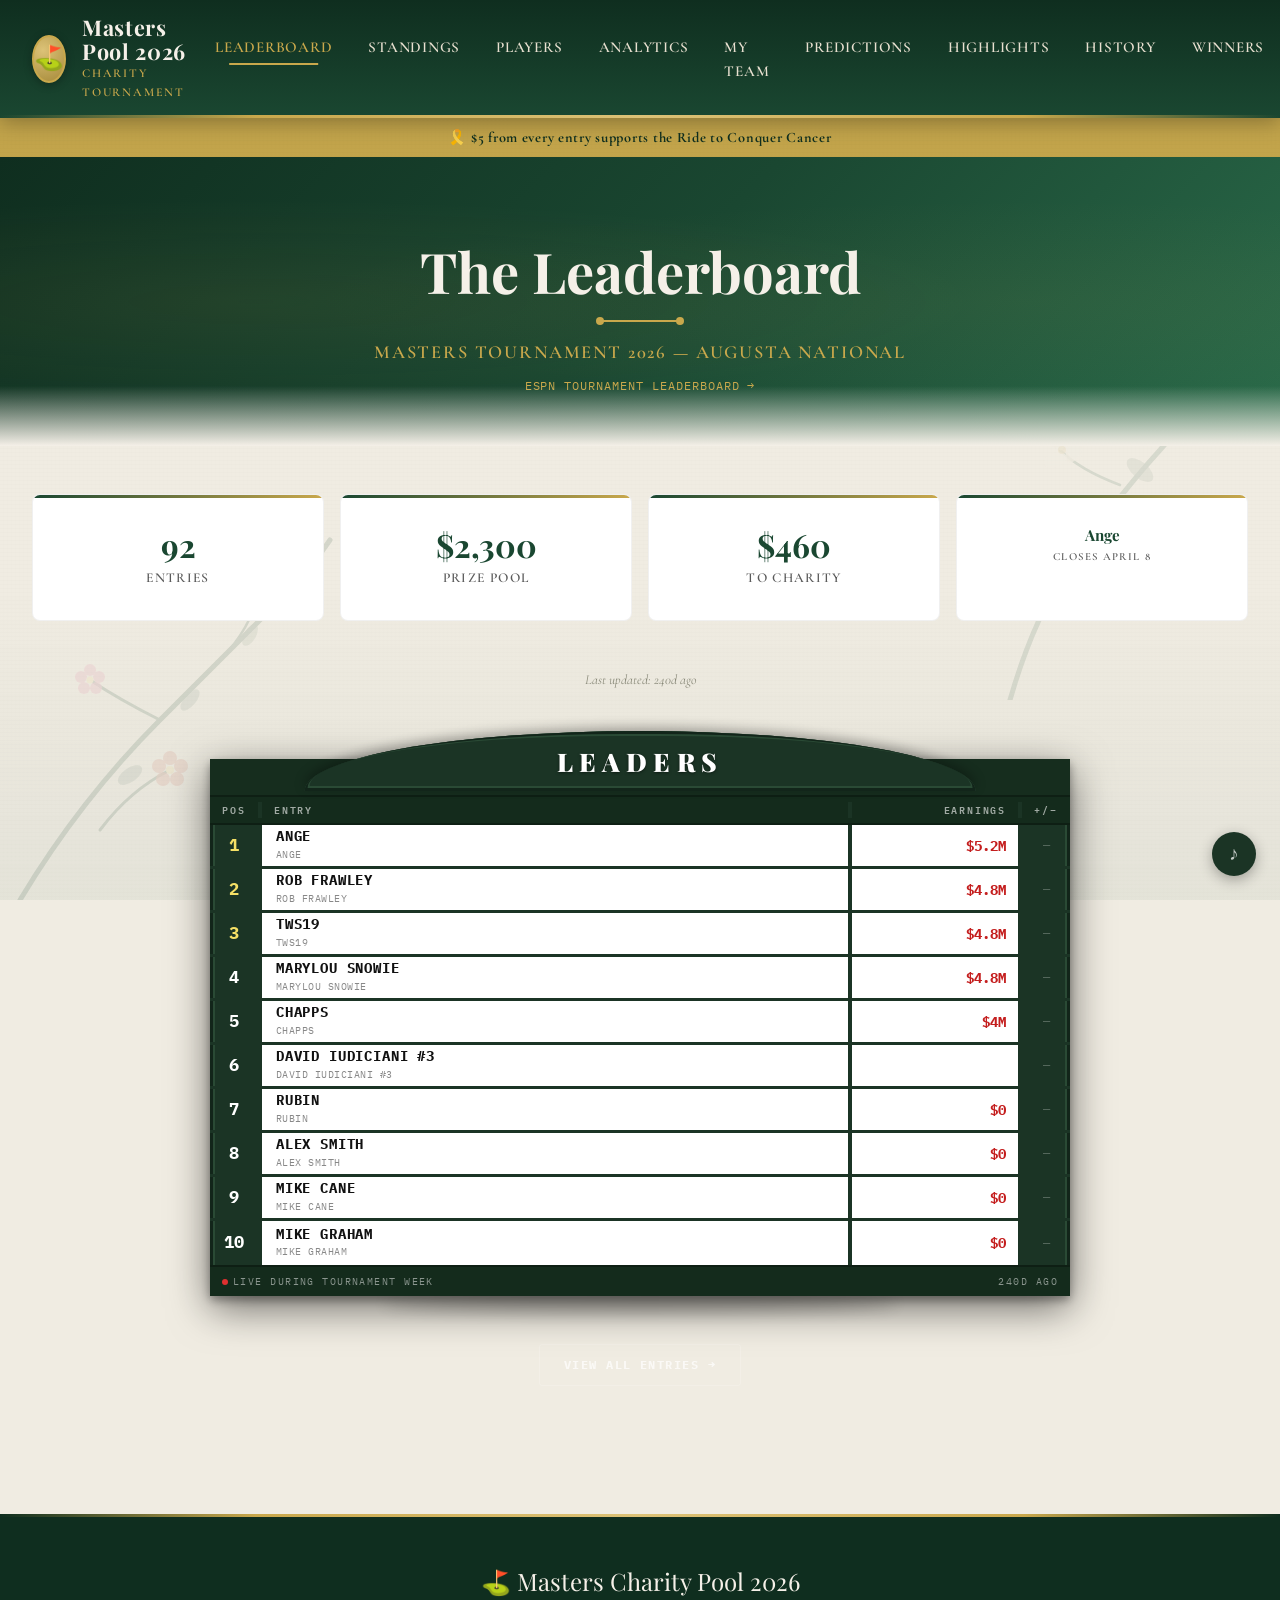
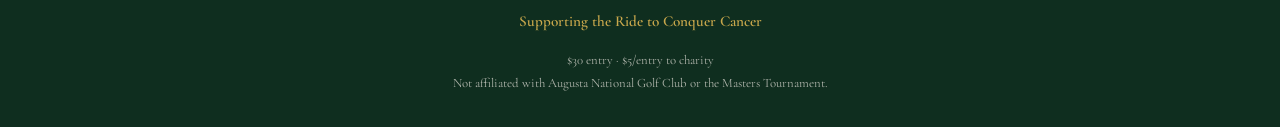
==== commit 23d2ae70: "Remove enter links and nav - entries closed for tournament" ====
--- a/index.html
+++ b/index.html
@@ -27,7 +27,6 @@
       </button>
       <nav class="main-nav">
         <ul>
-          <li><a href="enter.html">Enter</a></li>
           <li><a href="index.html" class="active">Leaderboard</a></li>
           <li><a href="standings.html">Standings</a></li>
           <li><a href="players.html">Players</a></li>
@@ -49,7 +48,7 @@
   <!-- Charity Banner + Entry CTA -->
   <div class="charity-banner">
     <span>🎗️ $5 from every entry supports the Ride to Conquer Cancer</span>
-    <a href="https://forms.gle/KRdUFj51c4FjHCxE7" target="_blank" class="enter-pool-link">Enter the Pool →</a>
+    
   </div>
 
   <!-- Hero Section -->
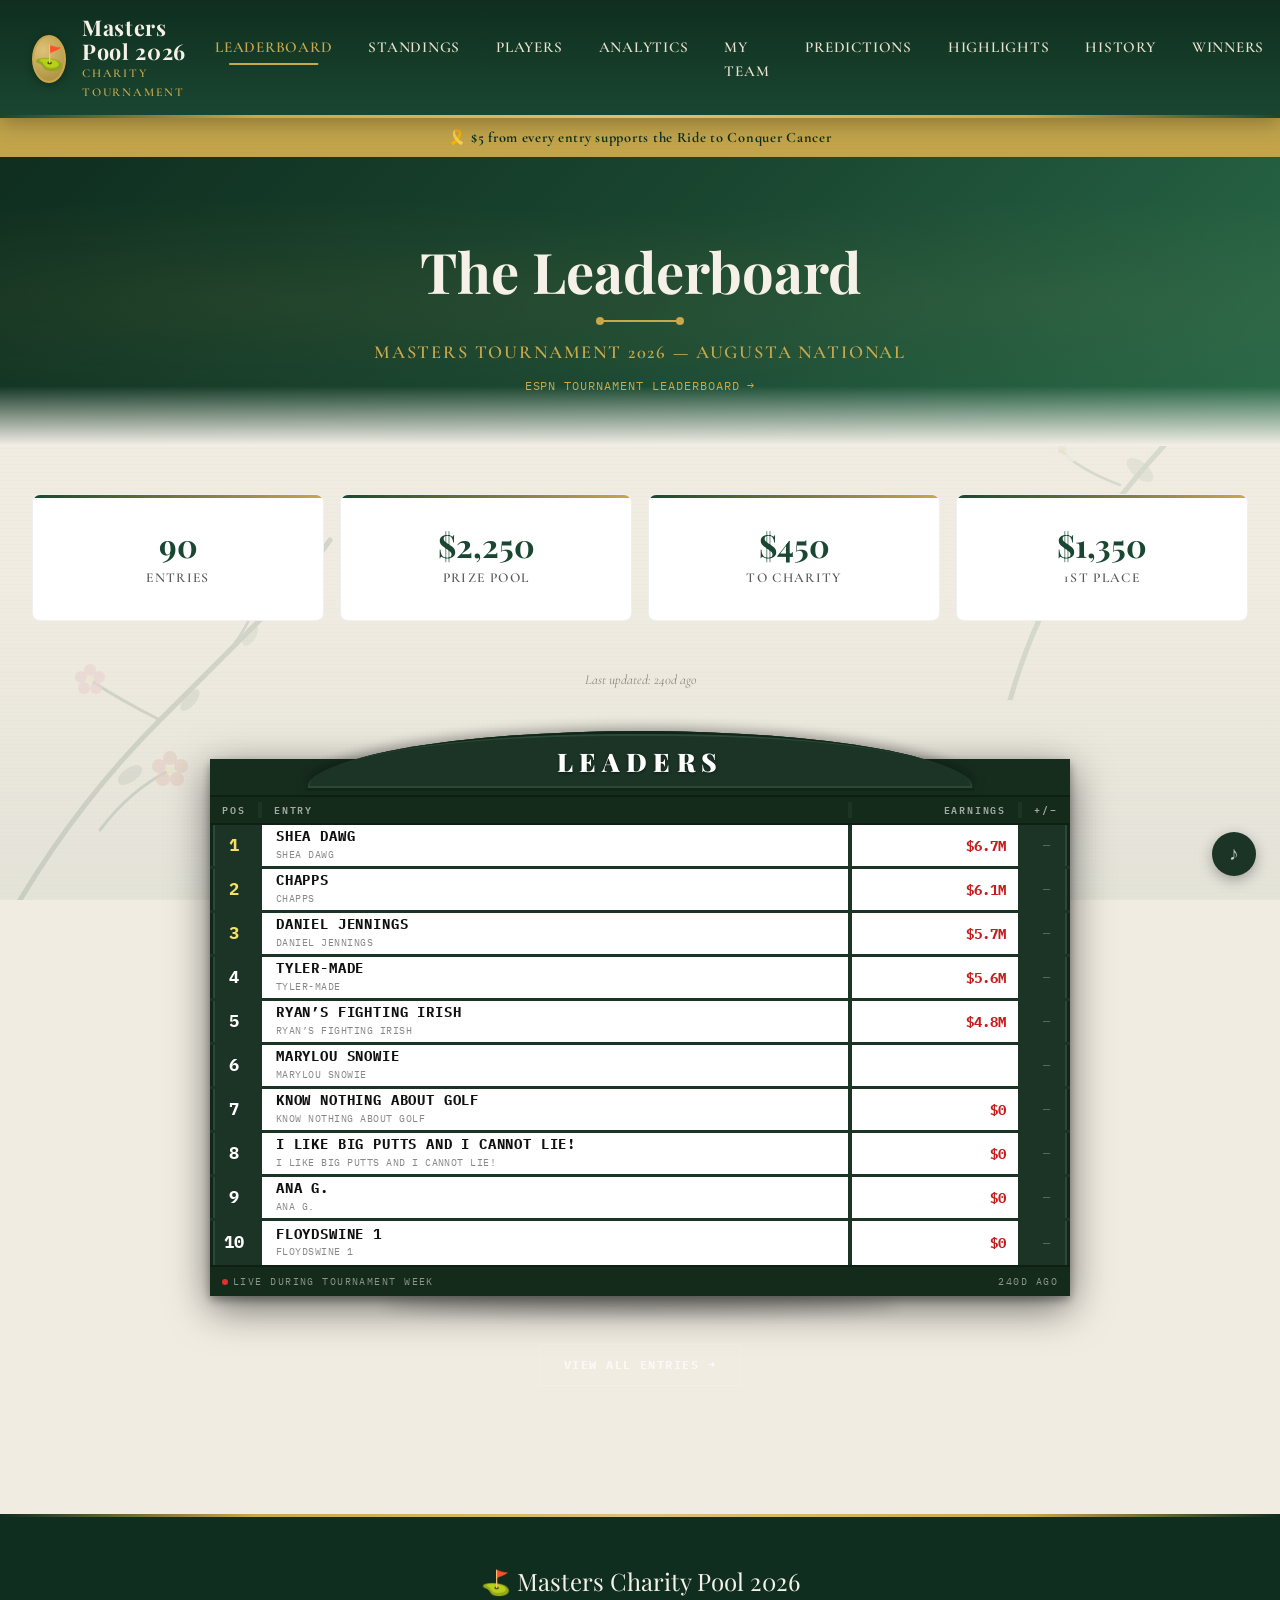
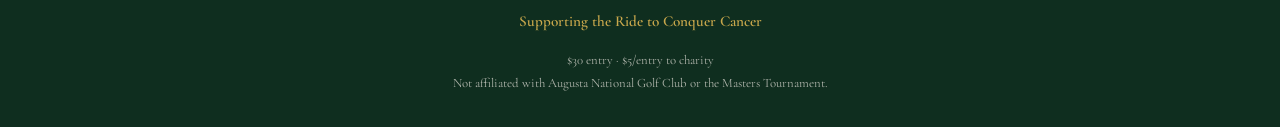
==== commit ab1060d8: "Replace entries closed card with $1,350 first place prize" ====
--- a/index.html
+++ b/index.html
@@ -102,8 +102,8 @@
         <div class="stat-label">To Charity</div>
       </div>
       <div class="stat-card animate-in">
-        <div class="stat-value" id="stat-leader">Entries Open</div>
-        <div class="stat-label" style="font-size:0.68rem;">Closes April 8</div>
+        <div class="stat-value">$1,350</div>
+        <div class="stat-label">1st Place</div>
       </div>
     </div>
 
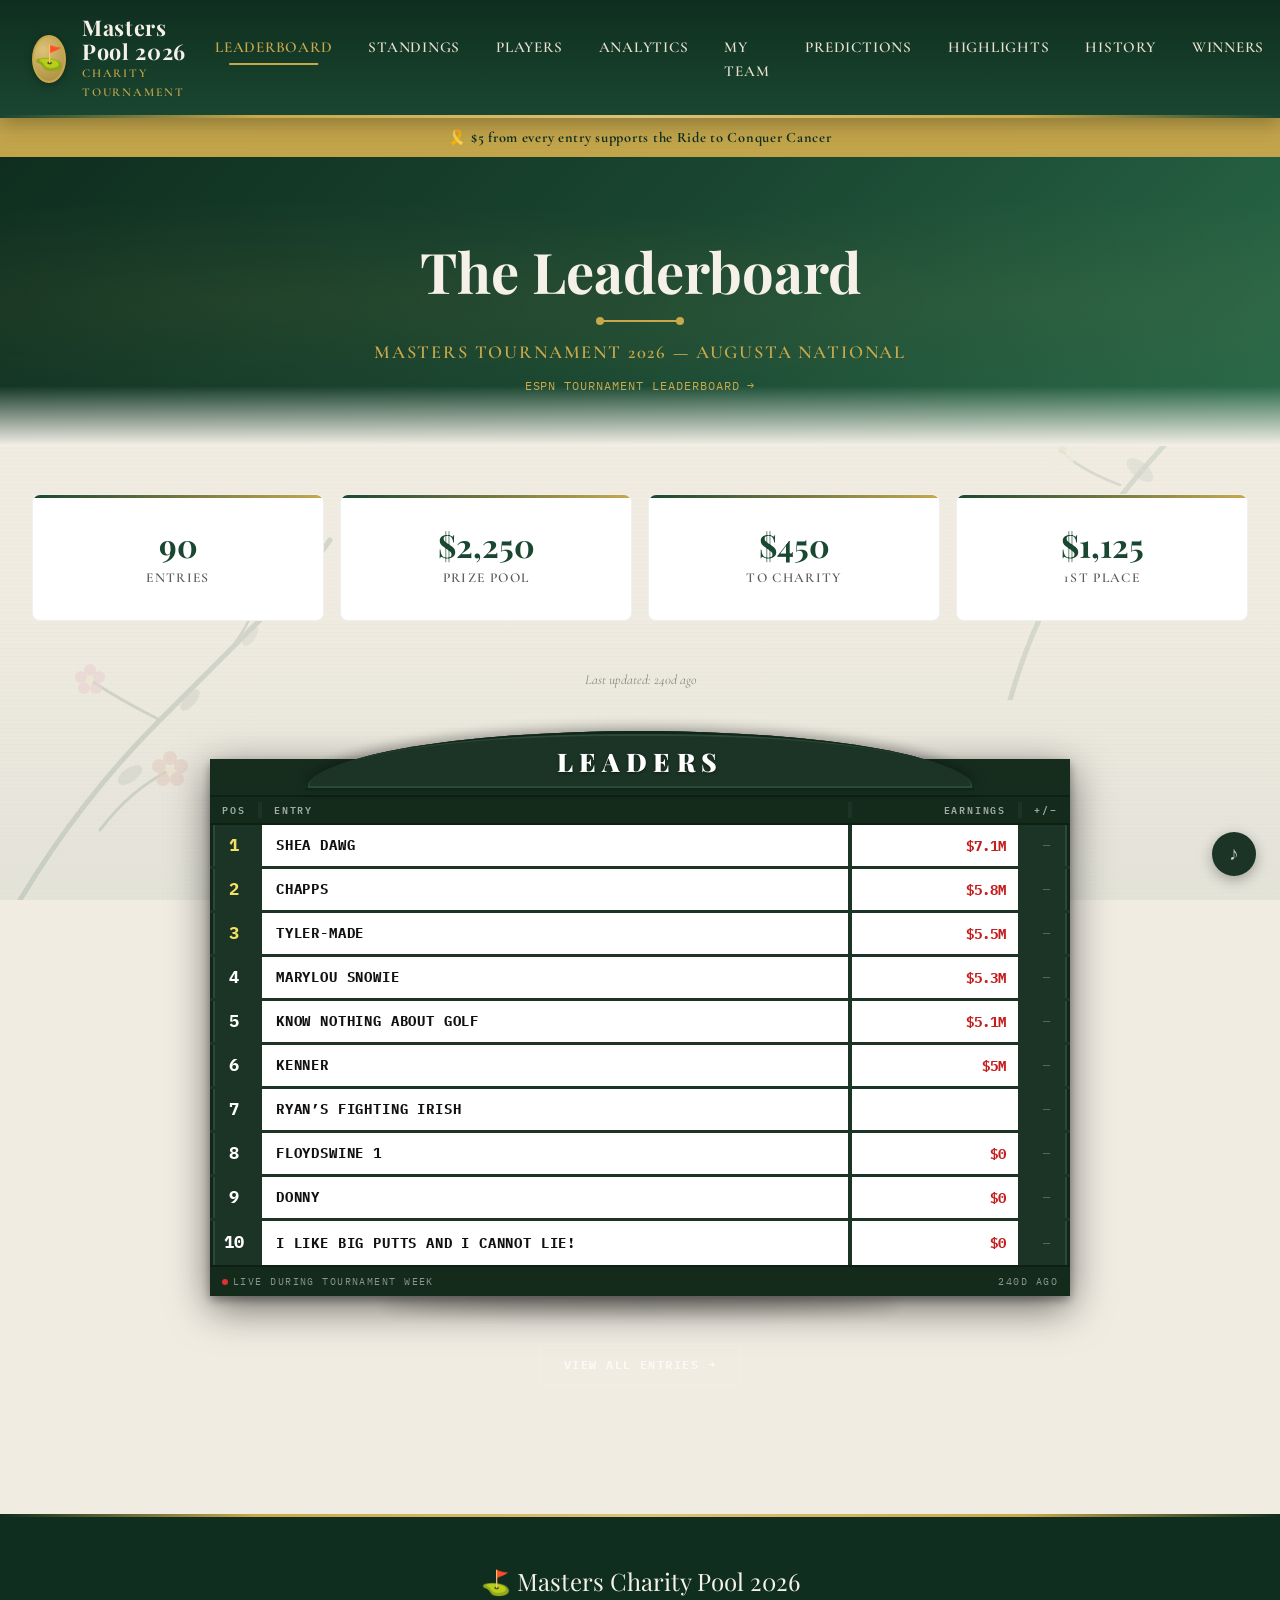
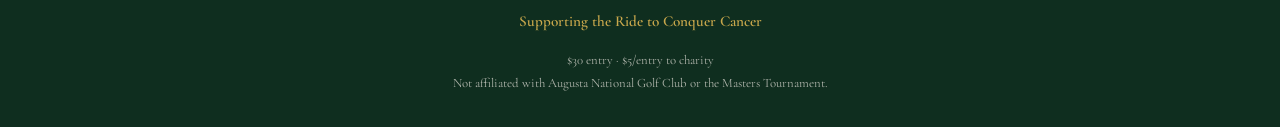
==== commit 097b0ee6: "Update 1st place prize to $1,125" ====
--- a/index.html
+++ b/index.html
@@ -102,7 +102,7 @@
         <div class="stat-label">To Charity</div>
       </div>
       <div class="stat-card animate-in">
-        <div class="stat-value">$1,350</div>
+        <div class="stat-value">$1,125</div>
         <div class="stat-label">1st Place</div>
       </div>
     </div>
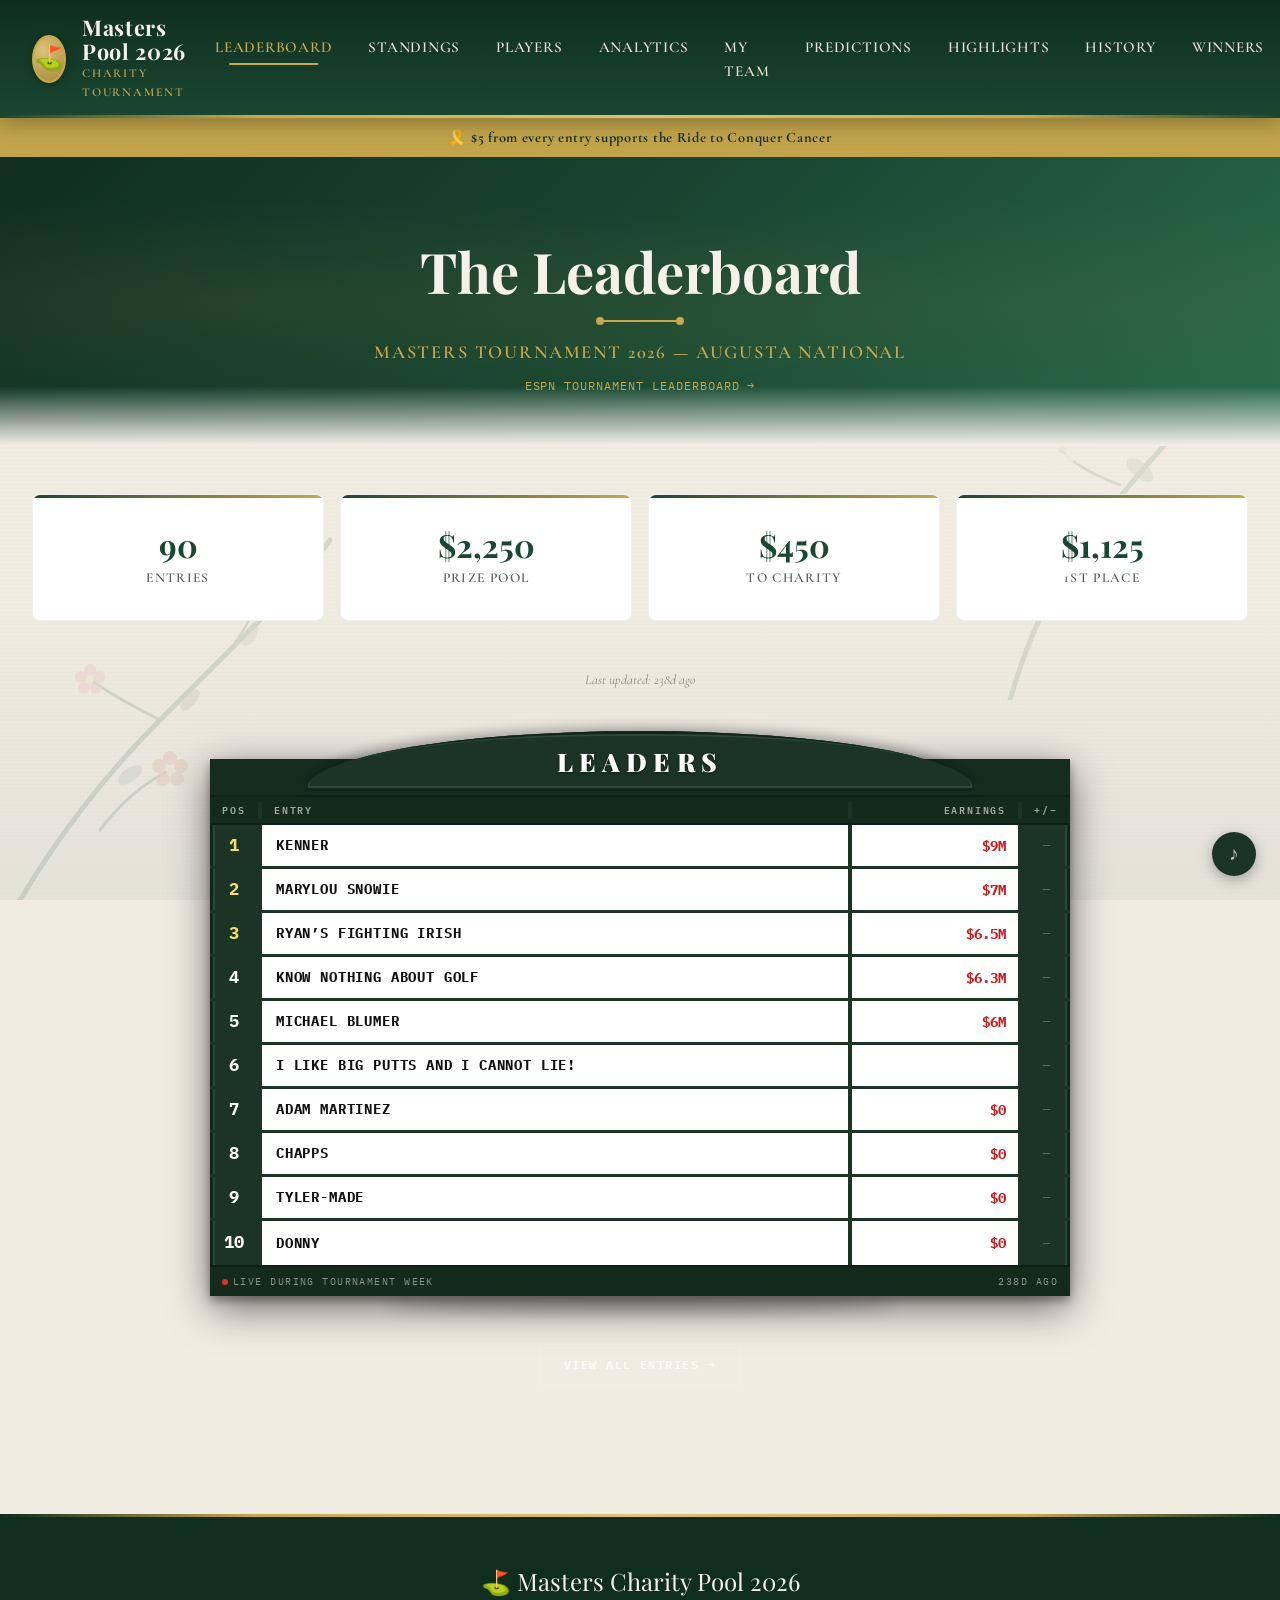
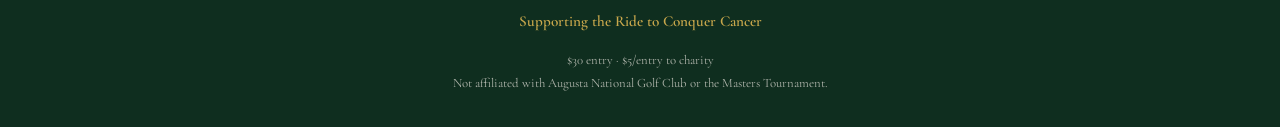
==== commit d196ea2b: "Fix ESPN leaderboard link click target" ====
--- a/index.html
+++ b/index.html
@@ -56,7 +56,7 @@
     <h1>The Leaderboard</h1>
     <div class="hero-divider"></div>
     <p class="hero-subtitle">Masters Tournament 2026 — Augusta National</p>
-    <a href="https://www.espn.com/golf/leaderboard?tournamentId=401811941" target="_blank" style="font-family:var(--font-mono); font-size:0.75rem; color:var(--masters-gold); text-decoration:none; letter-spacing:0.08em; text-transform:uppercase; margin-top:8px; display:inline-block;">ESPN Tournament Leaderboard →</a>
+    <a href="https://www.espn.com/golf/leaderboard?tournamentId=401811941" target="_blank" rel="noopener noreferrer" style="font-family:var(--font-mono); font-size:0.75rem; color:var(--masters-gold); text-decoration:none; letter-spacing:0.08em; text-transform:uppercase; margin-top:8px; display:inline-block; position:relative; z-index:2; pointer-events:auto;">ESPN Tournament Leaderboard →</a>
   </section>
 
   <!-- Main Content -->
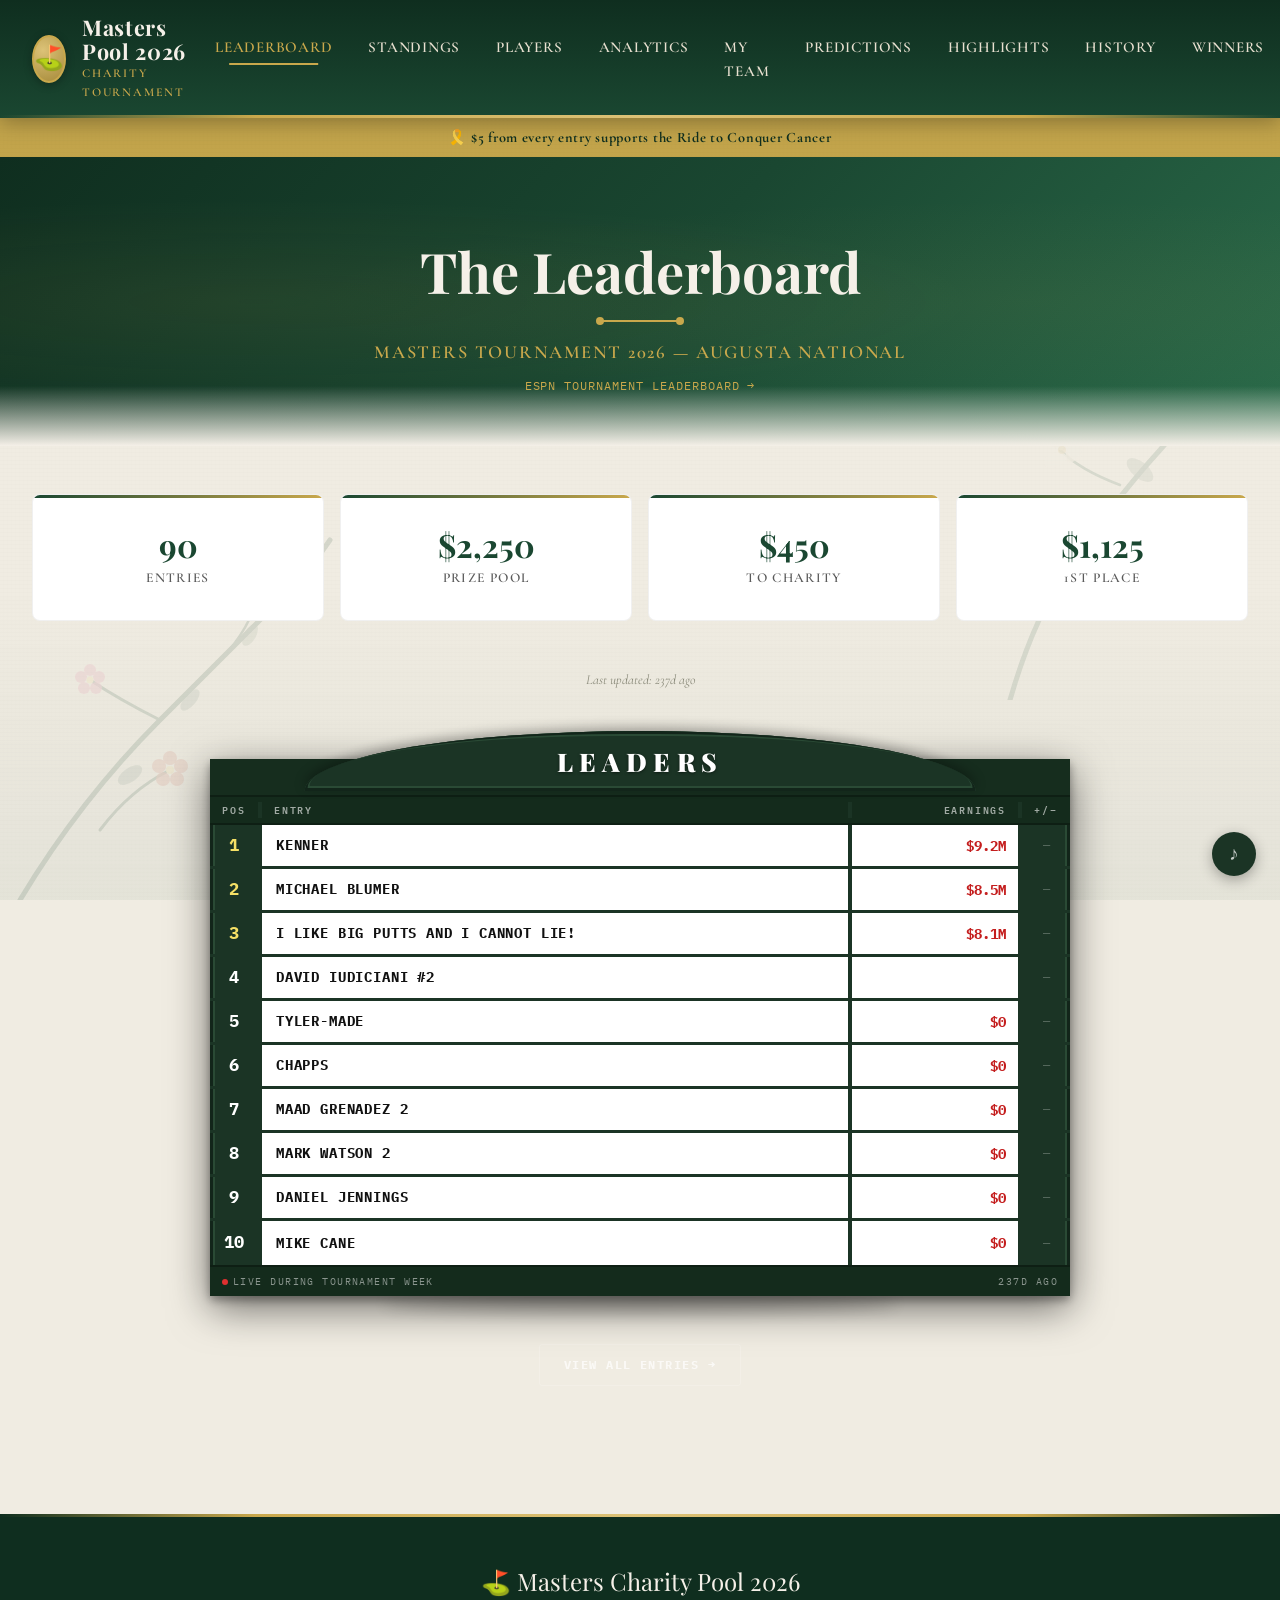
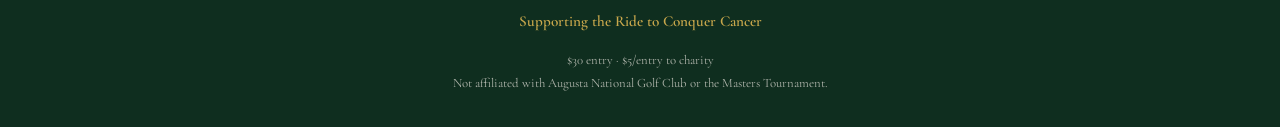
==== commit e7474020: "Load live pool data with cache busting" ====
--- a/index.html
+++ b/index.html
@@ -160,6 +160,7 @@
   <audio id="bg-music" preload="none"></audio>
 
   <script src="data/pool-data.js"></script>
+  <script src="js/live-data.js"></script>
   <script src="js/leaderboard.js"></script>
   <script>
     // Countdown to Masters Round 1 — Thursday April 9, 2026 8:00 AM EDT
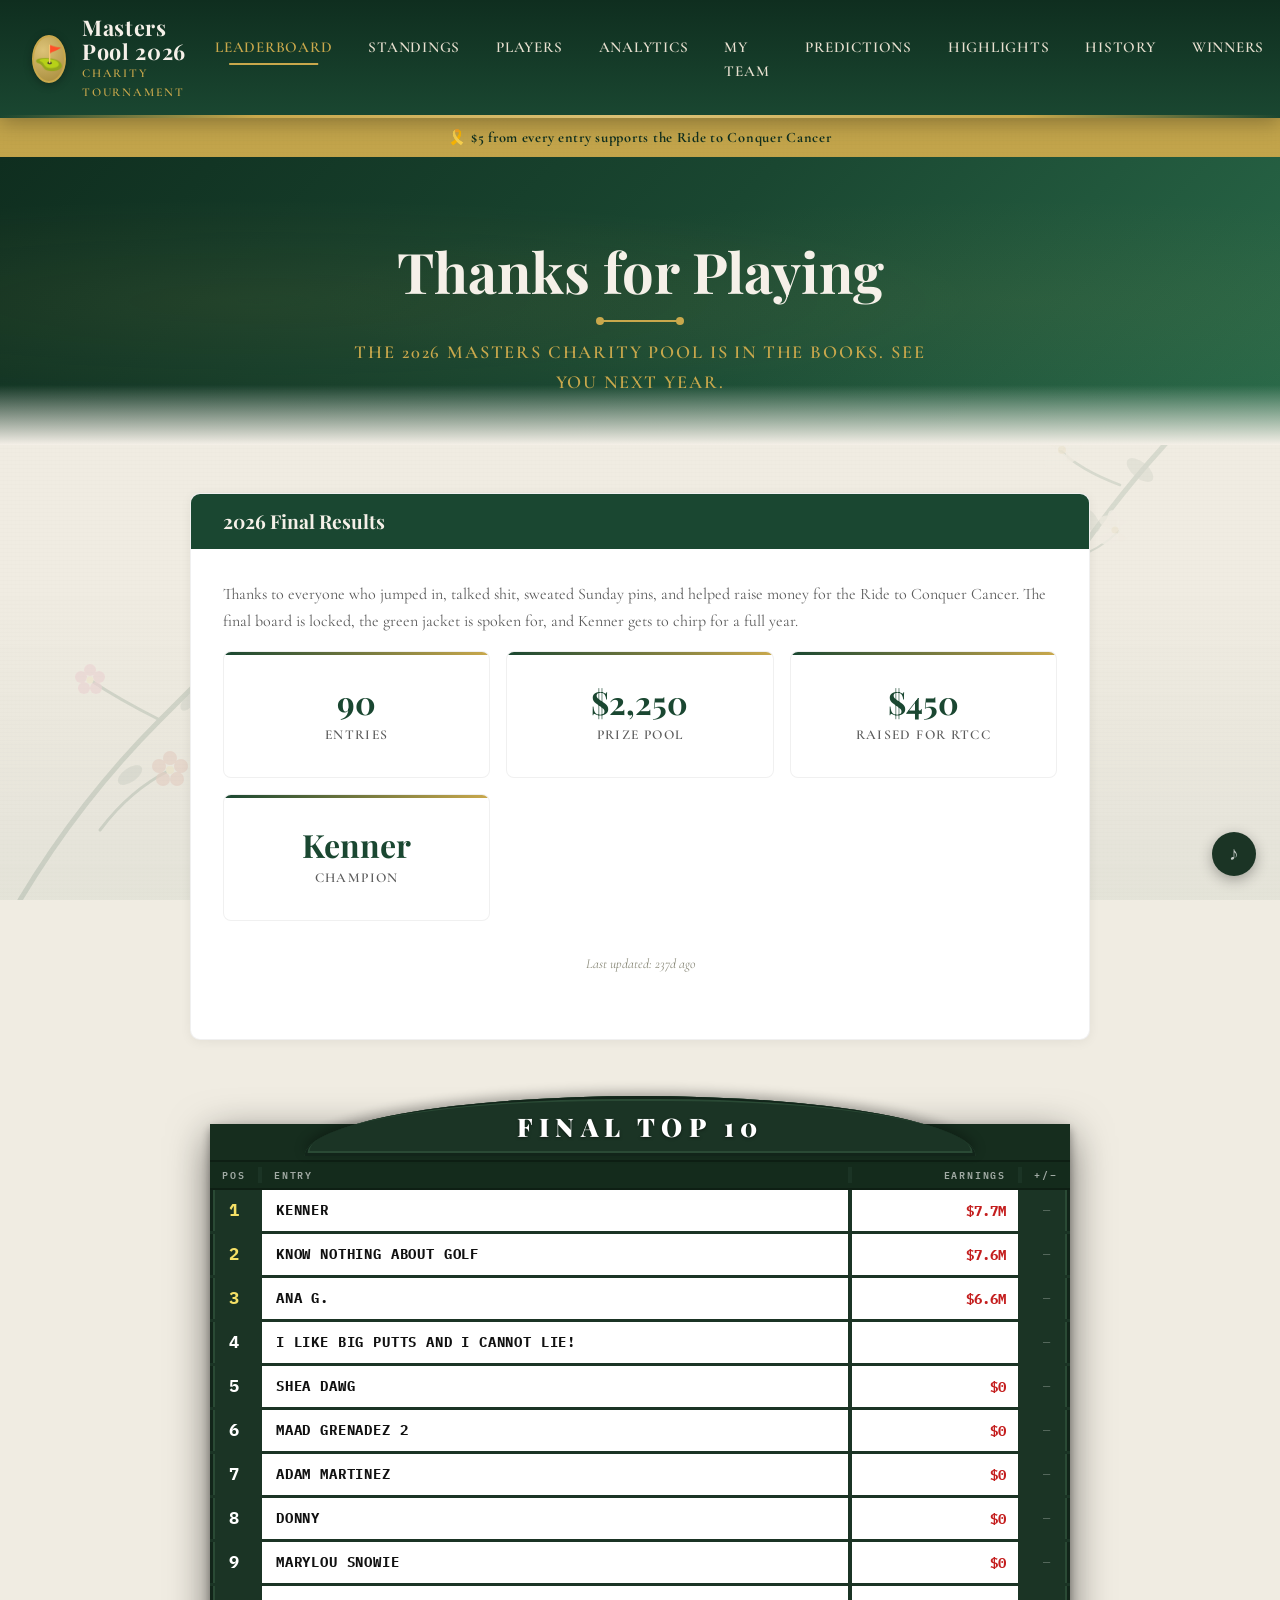
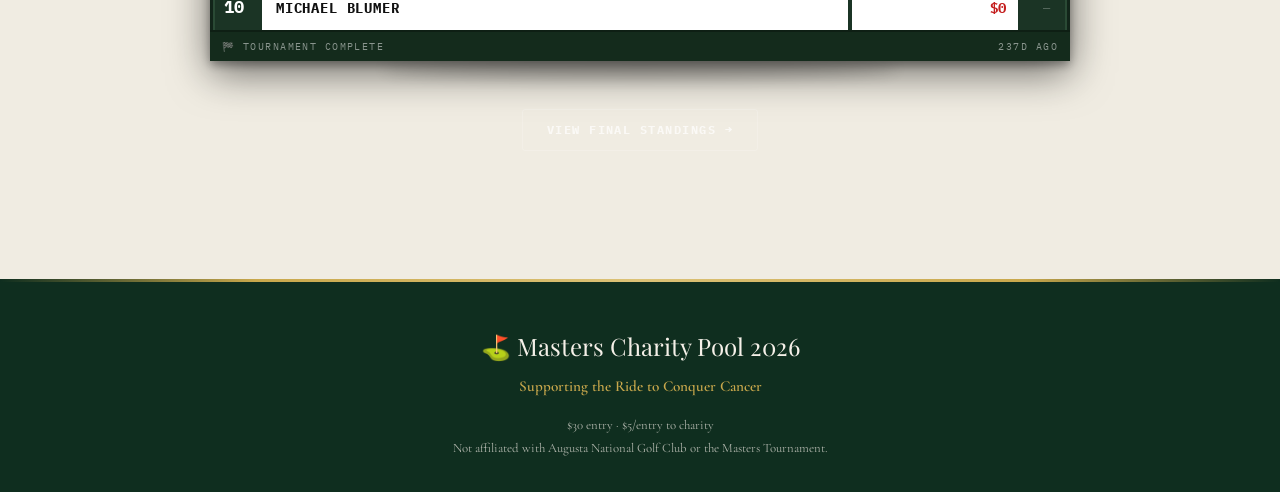
==== commit ec8f623c: "Sunset site with final 2026 results" ====
--- a/index.html
+++ b/index.html
@@ -53,93 +53,67 @@
 
   <!-- Hero Section -->
   <section class="page-hero">
-    <h1>The Leaderboard</h1>
+    <h1>Thanks for Playing</h1>
     <div class="hero-divider"></div>
-    <p class="hero-subtitle">Masters Tournament 2026 — Augusta National</p>
-    <a href="https://www.espn.com/golf/leaderboard?tournamentId=401811941" target="_blank" rel="noopener noreferrer" style="font-family:var(--font-mono); font-size:0.75rem; color:var(--masters-gold); text-decoration:none; letter-spacing:0.08em; text-transform:uppercase; margin-top:8px; display:inline-block; position:relative; z-index:2; pointer-events:auto;">ESPN Tournament Leaderboard →</a>
+    <p class="hero-subtitle">The 2026 Masters Charity Pool is in the books. See you next year.</p>
   </section>
 
   <!-- Main Content -->
   <main class="main-content">
-    <!-- Countdown Timer -->
-    <div id="countdown-container" class="countdown-container">
-      <div class="countdown-label">First Tee — Round 1</div>
-      <div class="countdown-timer" id="countdown-timer">
-        <div class="countdown-unit">
-          <span class="countdown-num" id="cd-days">--</span>
-          <span class="countdown-text">Days</span>
+    <div class="vault-card" style="max-width:900px; margin:0 auto var(--space-xl); background:var(--white); border-radius:10px; box-shadow:0 2px 12px rgba(0,0,0,0.06); border:1px solid rgba(0,0,0,0.06); overflow:hidden;">
+      <div class="vault-card-header" style="background:var(--masters-green); padding:var(--space-md) var(--space-lg);">
+        <h3 style="margin:0; color:var(--cream); font-family:var(--font-display); font-size:1.2rem;">2026 Final Results</h3>
+      </div>
+      <div class="vault-card-body" style="padding:var(--space-lg);">
+        <p style="font-size:1rem; line-height:1.7; color:var(--text-secondary); margin-bottom:var(--space-md);">
+          Thanks to everyone who jumped in, talked shit, sweated Sunday pins, and helped raise money for the Ride to Conquer Cancer. The final board is locked, the green jacket is spoken for, and Kenner gets to chirp for a full year.
+        </p>
+        <div class="stats-grid" style="margin-bottom:var(--space-lg);">
+          <div class="stat-card animate-in">
+            <div class="stat-value">90</div>
+            <div class="stat-label">Entries</div>
+          </div>
+          <div class="stat-card animate-in">
+            <div class="stat-value">$2,250</div>
+            <div class="stat-label">Prize Pool</div>
+          </div>
+          <div class="stat-card animate-in">
+            <div class="stat-value">$450</div>
+            <div class="stat-label">Raised for RTCC</div>
+          </div>
+          <div class="stat-card animate-in">
+            <div class="stat-value">Kenner</div>
+            <div class="stat-label">Champion</div>
+          </div>
         </div>
-        <div class="countdown-sep">:</div>
-        <div class="countdown-unit">
-          <span class="countdown-num" id="cd-hours">--</span>
-          <span class="countdown-text">Hours</span>
-        </div>
-        <div class="countdown-sep">:</div>
-        <div class="countdown-unit">
-          <span class="countdown-num" id="cd-mins">--</span>
-          <span class="countdown-text">Minutes</span>
-        </div>
-        <div class="countdown-sep">:</div>
-        <div class="countdown-unit">
-          <span class="countdown-num" id="cd-secs">--</span>
-          <span class="countdown-text">Seconds</span>
-        </div>
+        <p class="last-updated" id="last-updated">Final standings locked</p>
       </div>
     </div>
 
-    <!-- Pool Stats -->
-    <div class="stats-grid">
-      <div class="stat-card animate-in">
-        <div class="stat-value" id="stat-entries">—</div>
-        <div class="stat-label">Entries</div>
-      </div>
-      <div class="stat-card animate-in">
-        <div class="stat-value" id="stat-prize-pool">—</div>
-        <div class="stat-label">Prize Pool</div>
-      </div>
-      <div class="stat-card animate-in">
-        <div class="stat-value" id="stat-charity">$5/entry</div>
-        <div class="stat-label">To Charity</div>
-      </div>
-      <div class="stat-card animate-in">
-        <div class="stat-value">$1,125</div>
-        <div class="stat-label">1st Place</div>
-      </div>
-    </div>
-
-    <p class="last-updated" id="last-updated">Last updated: loading...</p>
-
-    <!-- Augusta Physical Scoreboard — Top 10 -->
     <div class="scoreboard-container">
       <div class="scoreboard">
-        <!-- Arched "LEADERS" top -->
         <div class="scoreboard-arch">
-          <span class="scoreboard-arch-text">Leaders</span>
+          <span class="scoreboard-arch-text">Final Top 10</span>
         </div>
-        <!-- Subtitle bar -->
         <div class="scoreboard-header">
-          <div class="scoreboard-subtitle">Masters Charity Pool &middot; Augusta National &middot; 2026</div>
+          <div class="scoreboard-subtitle">Masters Charity Pool &middot; Final Standings &middot; 2026</div>
         </div>
-        <!-- Column headers -->
         <div class="scoreboard-columns">
           <span class="col-header">Pos</span>
           <span class="col-header">Entry</span>
           <span class="col-header earnings-header">Earnings</span>
           <span class="col-header movement-header">+/−</span>
         </div>
-        <!-- Rows populated by JS -->
         <div id="scoreboard-rows"></div>
-        <!-- Bottom bar -->
         <div class="scoreboard-footer">
-          <span class="scoreboard-footer-text"><span class="live-dot"></span>Live during tournament week</span>
-          <span class="scoreboard-footer-text" id="board-update-time">—</span>
+          <span class="scoreboard-footer-text">🏁 Tournament complete</span>
+          <span class="scoreboard-footer-text" id="board-update-time">2026 final</span>
         </div>
       </div>
     </div>
 
-    <!-- View All -->
     <div class="text-center mt-lg">
-      <a href="standings.html" class="view-all-btn">View All Entries →</a>
+      <a href="standings.html" class="view-all-btn">View Final Standings →</a>
     </div>
   </main>
 
@@ -162,39 +136,6 @@
   <script src="data/pool-data.js"></script>
   <script src="js/live-data.js"></script>
   <script src="js/leaderboard.js"></script>
-  <script>
-    // Countdown to Masters Round 1 — Thursday April 9, 2026 8:00 AM EDT
-    (function() {
-      const TARGET = new Date('2026-04-09T12:00:00Z'); // 8am EDT = noon UTC
-      const container = document.getElementById('countdown-container');
-      const days = document.getElementById('cd-days');
-      const hours = document.getElementById('cd-hours');
-      const mins = document.getElementById('cd-mins');
-      const secs = document.getElementById('cd-secs');
-
-      function pad(n) { return n < 10 ? '0' + n : n; }
-
-      function tick() {
-        const now = new Date();
-        const diff = TARGET - now;
-        if (diff <= 0) {
-          container.style.display = 'none';
-          return;
-        }
-        const d = Math.floor(diff / 86400000);
-        const h = Math.floor((diff % 86400000) / 3600000);
-        const m = Math.floor((diff % 3600000) / 60000);
-        const s = Math.floor((diff % 60000) / 1000);
-        days.textContent = pad(d);
-        hours.textContent = pad(h);
-        mins.textContent = pad(m);
-        secs.textContent = pad(s);
-      }
-
-      tick();
-      setInterval(tick, 1000);
-    })();
-  </script>
   <script>
     (function() {
       const audio   = document.getElementById('bg-music');
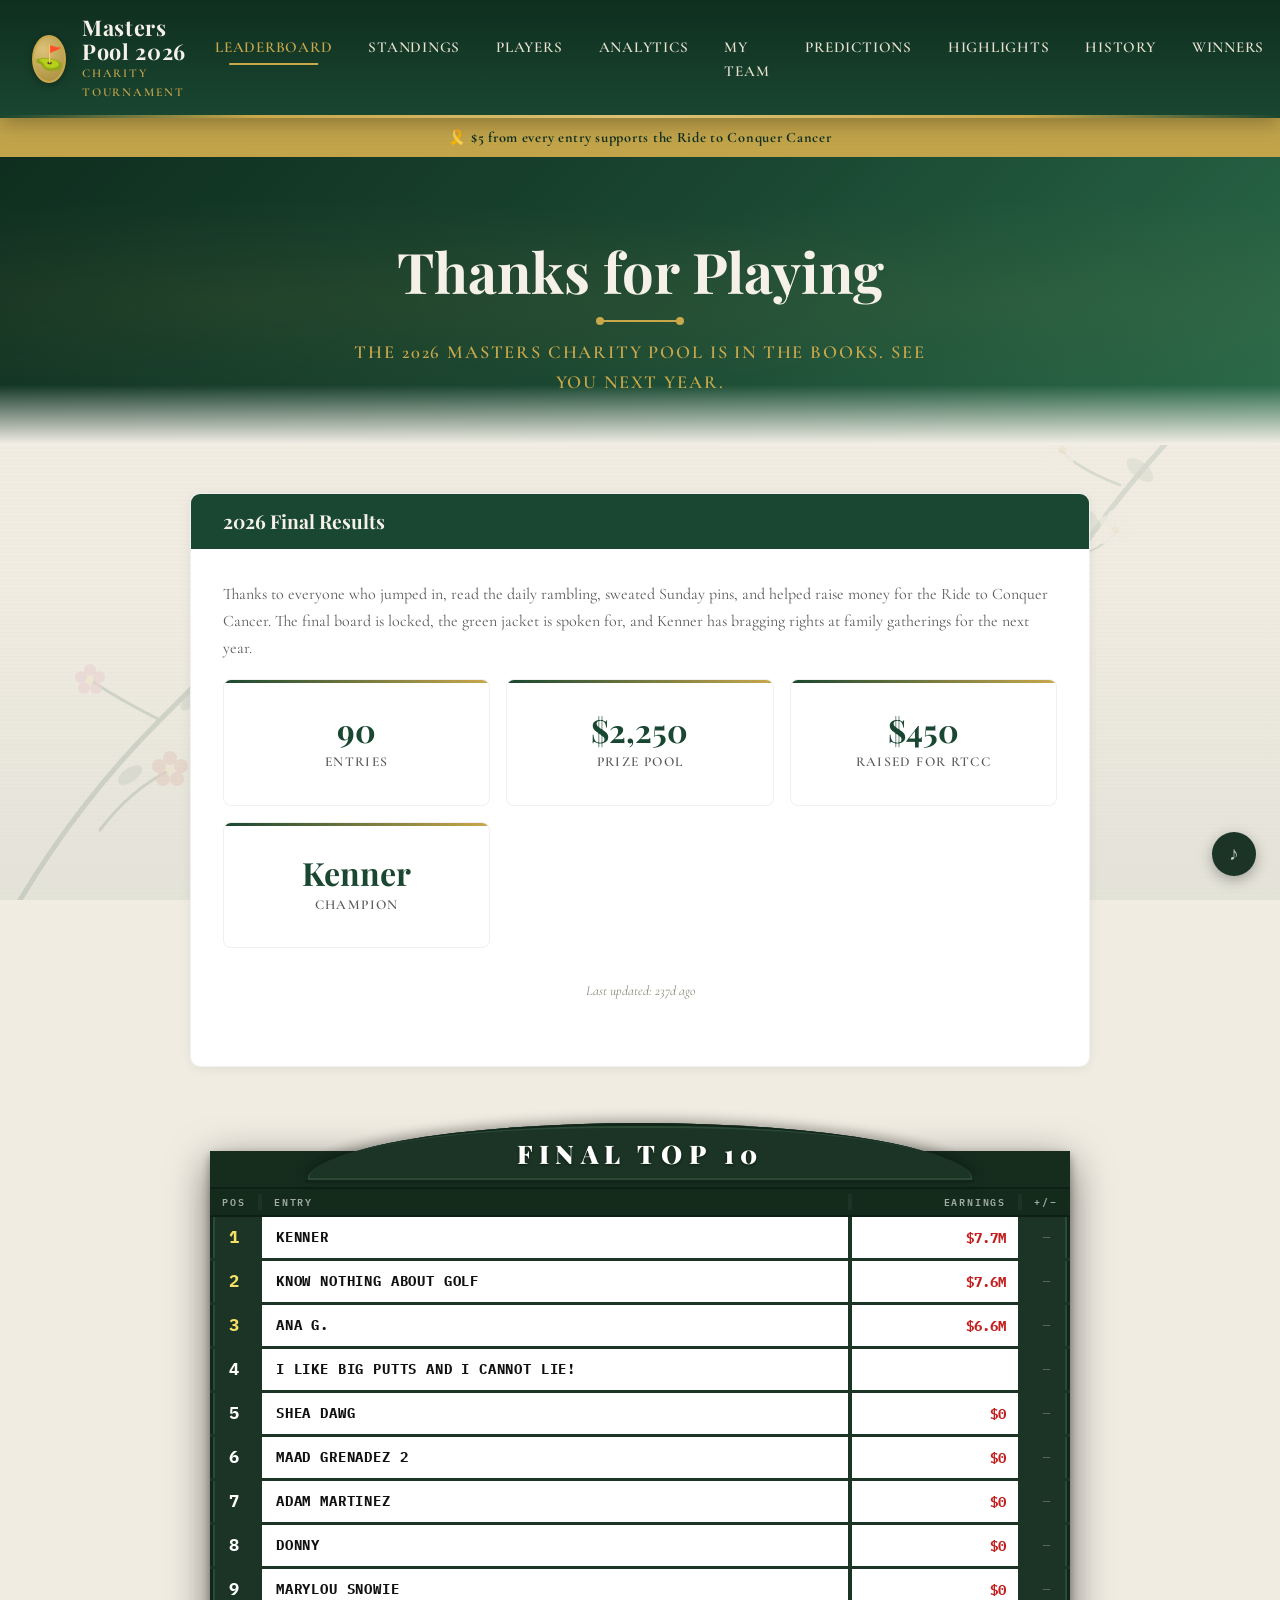
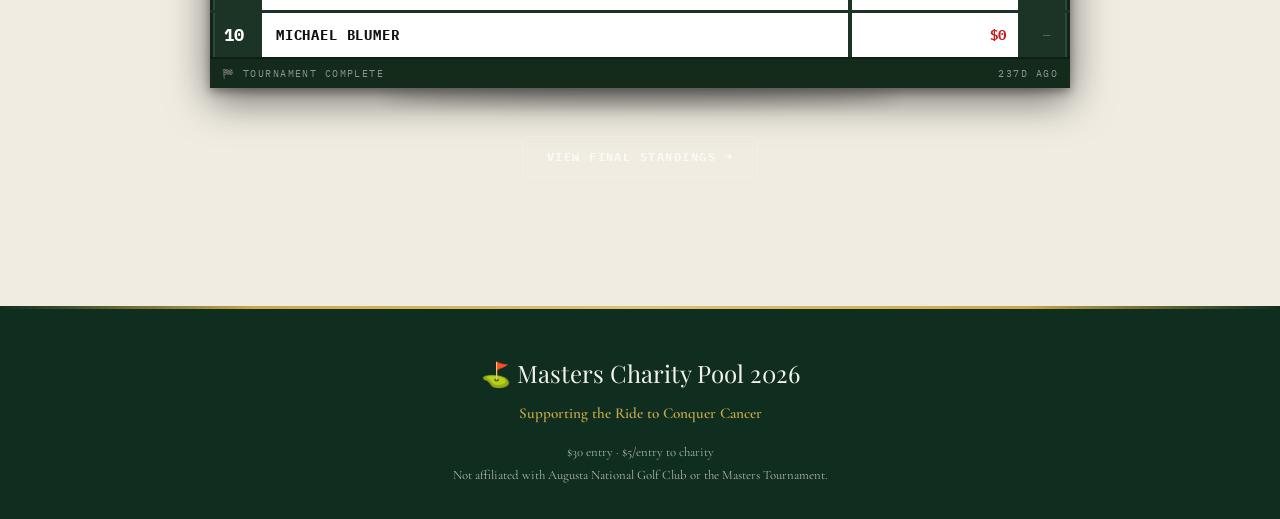
==== commit 3b60cde6: "Tweak sunset homepage copy" ====
--- a/index.html
+++ b/index.html
@@ -66,7 +66,7 @@
       </div>
       <div class="vault-card-body" style="padding:var(--space-lg);">
         <p style="font-size:1rem; line-height:1.7; color:var(--text-secondary); margin-bottom:var(--space-md);">
-          Thanks to everyone who jumped in, talked shit, sweated Sunday pins, and helped raise money for the Ride to Conquer Cancer. The final board is locked, the green jacket is spoken for, and Kenner gets to chirp for a full year.
+          Thanks to everyone who jumped in, read the daily rambling, sweated Sunday pins, and helped raise money for the Ride to Conquer Cancer. The final board is locked, the green jacket is spoken for, and Kenner has bragging rights at family gatherings for the next year.
         </p>
         <div class="stats-grid" style="margin-bottom:var(--space-lg);">
           <div class="stat-card animate-in">
